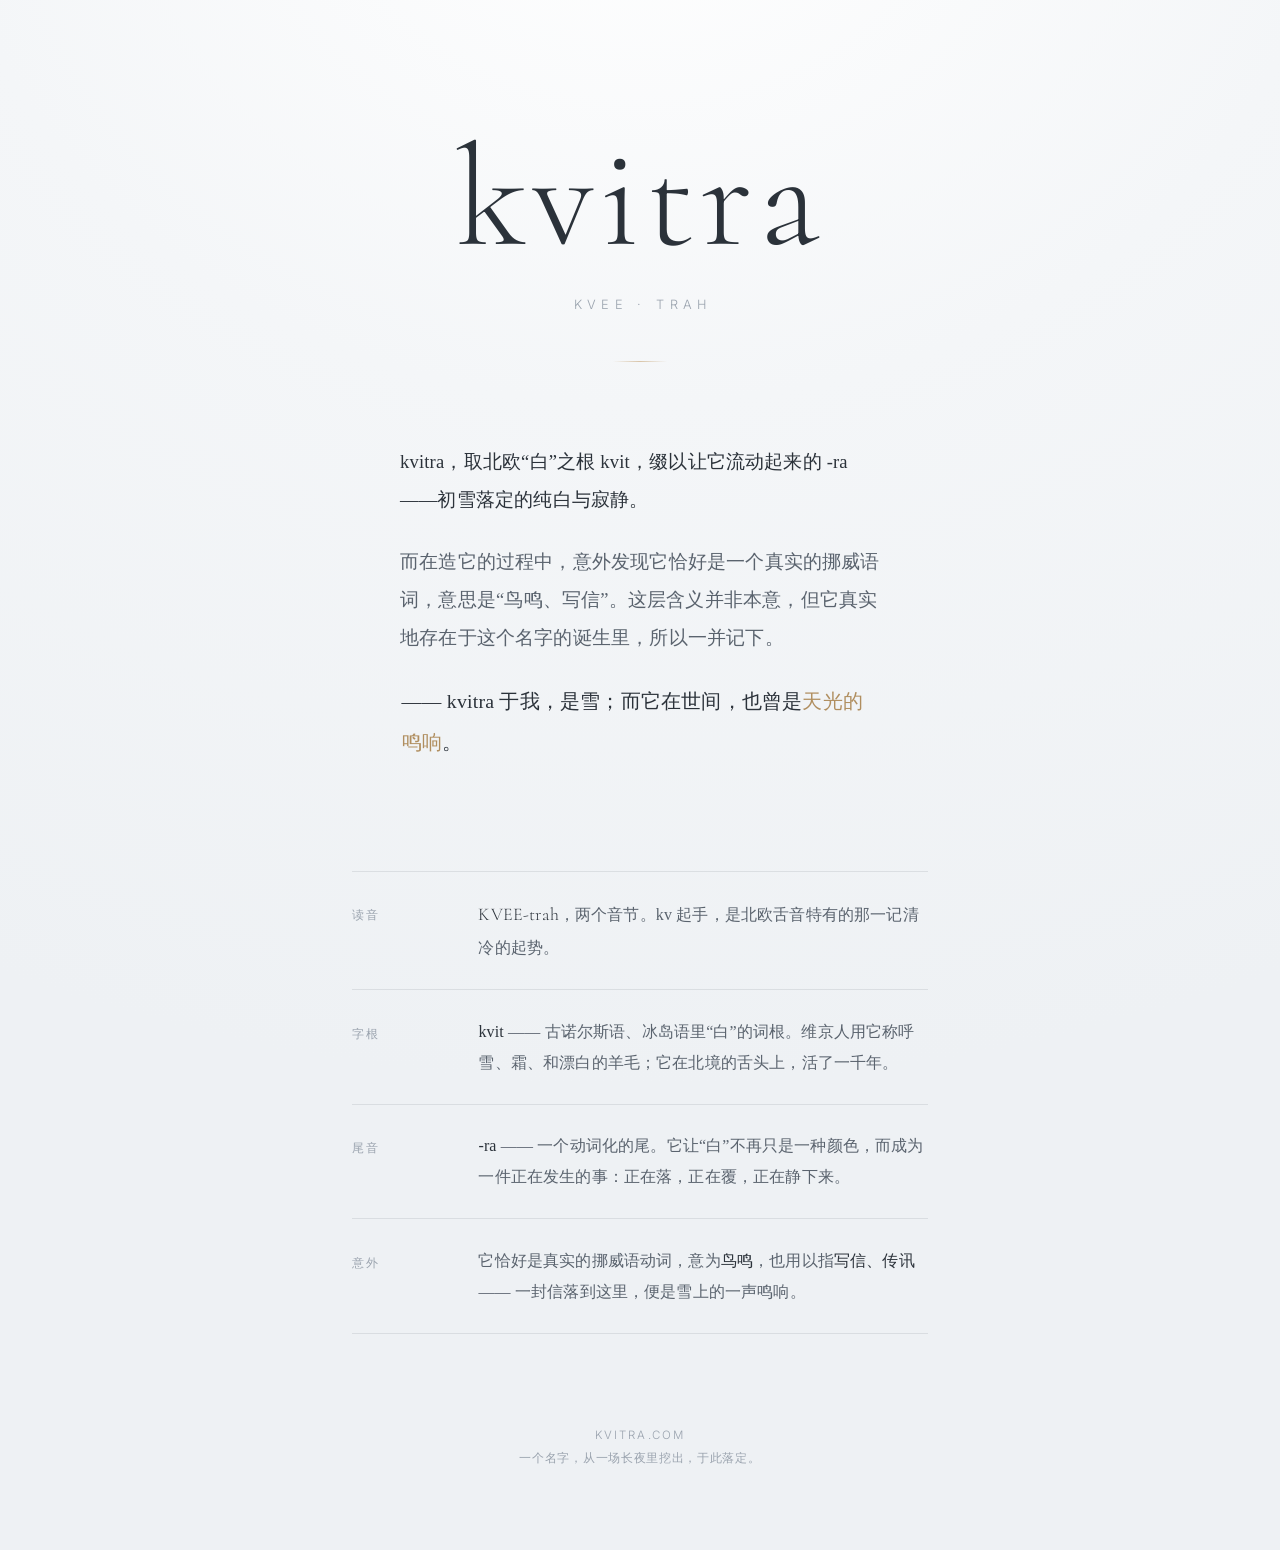
==== index.html @ 87269f30 "Add files via upload" ====
<!DOCTYPE html>
<html lang="zh-CN">
<head>
<meta charset="UTF-8">
<meta name="viewport" content="width=device-width, initial-scale=1.0">
<title>kvitra</title>
<meta name="description" content="kvitra — 初雪落定的纯白与寂静。">

<!-- favicon: k monogram -->
<link rel="icon" href="data:image/svg+xml,%3Csvg xmlns='http://www.w3.org/2000/svg' viewBox='0 0 32 32'%3E%3Crect width='32' height='32' rx='6' fill='%232b323a'/%3E%3Ctext x='16' y='23' font-family='Georgia,serif' font-size='22' fill='%23f4f6f8' text-anchor='middle'%3Ek%3C/text%3E%3C/svg%3E">

<!-- open graph -->
<meta property="og:type" content="website">
<meta property="og:title" content="kvitra">
<meta property="og:description" content="初雪落定的纯白与寂静。">
<meta property="og:url" content="https://kvitra.com">
<meta name="twitter:card" content="summary">

<link rel="preconnect" href="https://fonts.googleapis.com">
<link rel="preconnect" href="https://fonts.gstatic.com" crossorigin>
<link href="https://fonts.googleapis.com/css2?family=Cormorant:wght@300;400&family=Inter:wght@300;400;500&display=swap" rel="stylesheet">

<style>
  /* self-hosted Noto Serif SC subset (CN glyphs only) */
  @font-face{
    font-family:'Noto Serif SC';
    font-style:normal;
    font-weight:300;
    font-display:swap;
    src:url('fonts/NotoSerifSC-Light.subset.woff2') format('woff2');
  }
  @font-face{
    font-family:'Noto Serif SC';
    font-style:normal;
    font-weight:400;
    font-display:swap;
    src:url('fonts/NotoSerifSC-Regular.subset.woff2') format('woff2');
  }
  @font-face{
    font-family:'Noto Serif SC';
    font-style:normal;
    font-weight:500;
    font-display:swap;
    src:url('fonts/NotoSerifSC-Medium.subset.woff2') format('woff2');
  }
</style>
<style>
  :root{
    /* background */
    --snow:        #f4f6f8;
    --snow-deep:   #eef1f4;
    /* text colors */
    --ink:         #2b323a;
    --ink-soft:    #5a636e;
    --ink-faint:   #9aa3ae;
    /* warm accent */
    --dawn:        #d8c4a8;
    --dawn-soft:   #e9ddca;
    --line:        rgba(43,50,58,0.10);
  }

  *{ margin:0; padding:0; box-sizing:border-box; }

  html{ -webkit-text-size-adjust:100%; }

  body{
    background:
      radial-gradient(120% 80% at 50% -10%, #ffffff 0%, var(--snow) 45%, var(--snow-deep) 100%);
    color:var(--ink);
    font-family:'Cormorant', 'Noto Serif SC', Georgia, serif;
    line-height:1.75;
    min-height:100vh;
    overflow-x:hidden;
    -webkit-font-smoothing:antialiased;
    text-rendering:optimizeLegibility;
  }

  /* snowfall */
  .snow{
    position:fixed; inset:0;
    pointer-events:none;
    z-index:1;
  }
  .flake{
    position:absolute;
    top:-5vh;
    border-radius:50%;
    background:#ffffff;
    box-shadow:0 0 3px rgba(120,140,165,0.55), 0 0 1px rgba(90,110,140,0.6);
    opacity:0;
    animation-name:fall;
    animation-timing-function:linear;
    animation-iteration-count:infinite;
  }
  @keyframes fall{
    0%   { transform:translateY(-5vh) translateX(0);     opacity:0; }
    10%  { opacity:.9; }
    90%  { opacity:.9; }
    100% { transform:translateY(105vh) translateX(var(--drift)); opacity:0; }
  }

  /* main container */
  .stage{
    position:relative;
    z-index:2;
    max-width:680px;
    margin:0 auto;
    padding:clamp(4rem,14vh,9rem) clamp(1.6rem,6vw,2rem) 5rem;
    display:flex;
    flex-direction:column;
    align-items:center;
    text-align:center;
  }

  /* wordmark */
  .word{
    font-family:'Cormorant', Georgia, serif;
    font-weight:300;
    font-size:clamp(4.2rem, 17vw, 9rem);
    letter-spacing:.04em;
    line-height:1;
    color:var(--ink);
    position:relative;
  }
  /* per-letter reveal */
  .word span{
    display:inline-block;
    opacity:0;
    transform:translateY(-0.4em);
    filter:blur(6px);
    animation:settle .9s cubic-bezier(.2,.7,.2,1) forwards;
  }
  @keyframes settle{
    to{ opacity:1; transform:translateY(0); filter:blur(0); }
  }

  .phon{
    margin-top:1.5rem;
    font-family:'Inter',sans-serif;
    font-weight:300;
    font-size:.8rem;
    letter-spacing:.42em;
    text-transform:uppercase;
    color:var(--ink-faint);
    padding-left:.42em;
    opacity:0;
    animation:fade 1.2s ease 1.1s forwards;
  }

  /* divider */
  .horizon{
    width:54px; height:1px;
    margin:2.8rem 0 0;
    background:linear-gradient(90deg, transparent, var(--dawn), transparent);
    opacity:0;
    animation:fade 1.4s ease 1.5s forwards;
  }

  /* epigraph */
  .epigraph{
    margin-top:clamp(3.5rem,9vh,5.5rem);
    max-width:30rem;
    text-align:left;
    opacity:0;
    animation:rise 1.6s cubic-bezier(.2,.7,.2,1) 1.7s forwards;
  }
  .epigraph p{
    font-family:'Noto Serif SC', serif;
    font-size:clamp(1.04rem,2.6vw,1.16rem);
    font-weight:300;
    color:var(--ink-soft);
    margin-bottom:1.5rem;
    line-height:2.05;
    letter-spacing:.01em;
  }
  .epigraph .lead{ color:var(--ink); }
  .epigraph .lead b{
    font-weight:500;
    font-style:normal;
    color:var(--ink);
  }
  .epigraph .coda{
    color:var(--ink);
    font-size:clamp(1.1rem,2.8vw,1.24rem);
    font-weight:400;
    margin-top:.2rem;
    margin-bottom:0;
    padding-left:.1rem;
  }
  .epigraph .coda .warm{
    color:#b08e5f;
    font-weight:400;
  }

  /* notes / etymology */
  .notes{
    margin-top:clamp(5rem,12vh,8rem);
    width:100%;
    max-width:36rem;
    opacity:0;
    animation:fade 1.6s ease 2.1s forwards;
  }
  .note{
    display:grid;
    grid-template-columns: 6.5rem 1fr;
    gap:1.4rem;
    padding:1.6rem 0;
    border-top:1px solid var(--line);
    text-align:left;
  }
  .note:last-child{ border-bottom:1px solid var(--line); }
  .note dt{
    font-family:'Inter',sans-serif;
    font-weight:400;
    font-size:.72rem;
    letter-spacing:.2em;
    text-transform:uppercase;
    color:var(--ink-faint);
    padding-top:.5rem;
  }
  .note dd{
    font-family:'Noto Serif SC', serif;
    font-size:1rem;
    font-weight:300;
    color:var(--ink-soft);
    line-height:1.95;
    letter-spacing:.01em;
  }
  .note dd b{
    font-weight:500;
    color:var(--ink);
    font-style:normal;
  }
  .note .glyph{
    font-family:'Cormorant',serif;
    font-size:1.12em;
    color:var(--ink);
  }

  /* footer */
  .colophon{
    margin-top:clamp(4rem,10vh,6rem);
    font-family:'Inter',sans-serif;
    font-size:.72rem;
    font-weight:300;
    letter-spacing:.06em;
    color:var(--ink-faint);
    line-height:2;
    opacity:0;
    animation:fade 1.6s ease 2.4s forwards;
  }
  .colophon .mark{ letter-spacing:.18em; }

  @keyframes fade{ to{ opacity:1; } }
  @keyframes rise{ from{opacity:0; transform:translateY(14px);} to{opacity:1; transform:translateY(0);} }

  @media (max-width:480px){
    .note{ grid-template-columns:1fr; gap:.4rem; }
    .note dt{ padding-top:0; }
  }

  /* reduced motion */
  @media (prefers-reduced-motion:reduce){
    .word span,.phon,.horizon,.epigraph,.notes,.colophon{
      animation:none; opacity:1; transform:none; filter:none;
    }
    .flake{ display:none; }
  }
</style>
</head>
<body>

  <div class="snow" id="snow" aria-hidden="true"></div>

  <main class="stage">
    <h1 class="word" id="word" aria-label="kvitra"></h1>
    <div class="phon">KVEE&nbsp;·&nbsp;trah</div>
    <div class="horizon" aria-hidden="true"></div>

    <section class="epigraph" aria-label="题记">
      <p class="lead">kvitra，取北欧&ldquo;白&rdquo;之根 <b>kvit</b>，缀以让它流动起来的 <b>-ra</b>&mdash;&mdash;初雪落定的纯白与寂静。</p>
      <p>而在造它的过程中，意外发现它恰好是一个真实的挪威语词，意思是&ldquo;鸟鸣、写信&rdquo;。这层含义并非本意，但它真实地存在于这个名字的诞生里，所以一并记下。</p>
      <p class="coda">&mdash;&mdash; kvitra 于我，是雪；而它在世间，也曾是<span class="warm">天光的鸣响</span>。</p>
    </section>

    <dl class="notes" aria-label="来历">
      <div class="note">
        <dt>读音</dt>
        <dd><span class="glyph">KVEE-trah</span>，两个音节。kv 起手，是北欧舌音特有的那一记清冷的起势。</dd>
      </div>
      <div class="note">
        <dt>字根</dt>
        <dd><b>kvit</b> —— 古诺尔斯语、冰岛语里&ldquo;白&rdquo;的词根。维京人用它称呼雪、霜、和漂白的羊毛；它在北境的舌头上，活了一千年。</dd>
      </div>
      <div class="note">
        <dt>尾音</dt>
        <dd><b>-ra</b> —— 一个动词化的尾。它让&ldquo;白&rdquo;不再只是一种颜色，而成为一件正在发生的事：正在落，正在覆，正在静下来。</dd>
      </div>
      <div class="note">
        <dt>意外</dt>
        <dd>它恰好是真实的挪威语动词，意为<b>鸟鸣</b>，也用以指<b>写信、传讯</b> —— 一封信落到这里，便是雪上的一声鸣响。</dd>
      </div>
    </dl>

    <footer class="colophon">
      <div class="mark">KVITRA.COM</div>
      <div>一个名字，从一场长夜里挖出，于此落定。</div>
    </footer>
  </main>

<script>
  // build wordmark, one span per letter for staggered reveal
  (function(){
    var word = document.getElementById('word');
    var letters = 'kvitra'.split('');
    letters.forEach(function(ch, i){
      var s = document.createElement('span');
      s.textContent = ch;
      s.style.animationDelay = (0.15 + i * 0.11) + 's';
      word.appendChild(s);
    });
  })();

  // generate snowflakes with randomized size/speed/drift
  (function(){
    if (window.matchMedia && window.matchMedia('(prefers-reduced-motion:reduce)').matches) return;
    var snow = document.getElementById('snow');
    var N = 26;
    for (var i=0;i<N;i++){
      var f = document.createElement('div');
      f.className = 'flake';
      var size = (Math.random()*2.4 + 1.2).toFixed(1);      // px
      var dur  = (Math.random()*14 + 14).toFixed(1);        // seconds
      var delay= (Math.random()*-28).toFixed(1);            // negative delay to stagger start
      var left = (Math.random()*100).toFixed(2);
      var drift= ((Math.random()*60 - 30)).toFixed(0) + 'px'; // horizontal drift
      f.style.width = size+'px';
      f.style.height = size+'px';
      f.style.left = left+'vw';
      f.style.animationDuration = dur+'s';
      f.style.animationDelay = delay+'s';
      f.style.setProperty('--drift', drift);
      f.style.opacity = '0';
      snow.appendChild(f);
    }
  })();
</script>
</body>
</html>
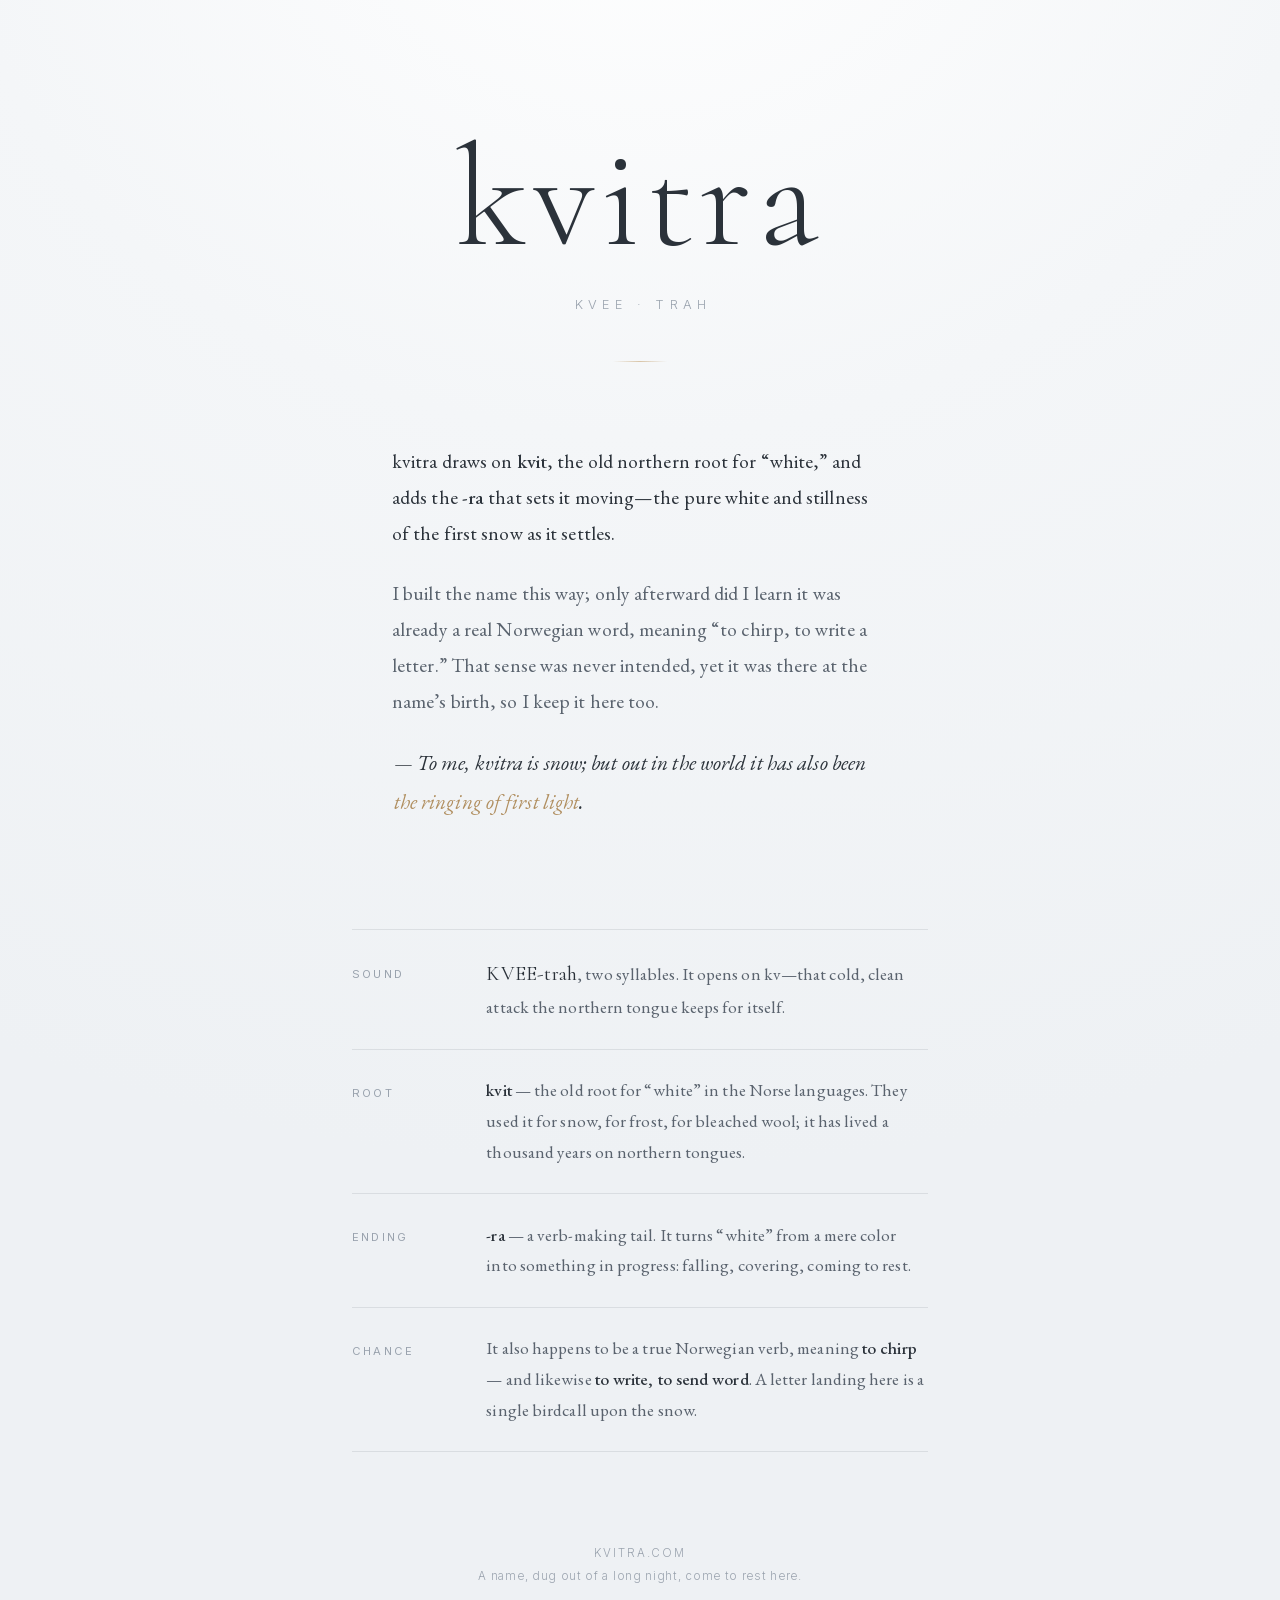
==== commit 3ac72b12: "Add files via upload" ====
--- a/index.html
+++ b/index.html
@@ -1,10 +1,10 @@
 <!DOCTYPE html>
-<html lang="zh-CN">
+<html lang="en">
 <head>
 <meta charset="UTF-8">
 <meta name="viewport" content="width=device-width, initial-scale=1.0">
 <title>kvitra</title>
-<meta name="description" content="kvitra — 初雪落定的纯白与寂静。">
+<meta name="description" content="kvitra — the pure white and stillness of the first snow.">
 
 <!-- favicon: k monogram -->
 <link rel="icon" href="data:image/svg+xml,%3Csvg xmlns='http://www.w3.org/2000/svg' viewBox='0 0 32 32'%3E%3Crect width='32' height='32' rx='6' fill='%232b323a'/%3E%3Ctext x='16' y='23' font-family='Georgia,serif' font-size='22' fill='%23f4f6f8' text-anchor='middle'%3Ek%3C/text%3E%3C/svg%3E">
@@ -12,38 +12,27 @@
 <!-- open graph -->
 <meta property="og:type" content="website">
 <meta property="og:title" content="kvitra">
-<meta property="og:description" content="初雪落定的纯白与寂静。">
+<meta property="og:description" content="The pure white and stillness of the first snow.">
 <meta property="og:url" content="https://kvitra.com">
 <meta name="twitter:card" content="summary">
 
-<link rel="preconnect" href="https://fonts.googleapis.com">
-<link rel="preconnect" href="https://fonts.gstatic.com" crossorigin>
-<link href="https://fonts.googleapis.com/css2?family=Cormorant:wght@300;400&family=Inter:wght@300;400;500&display=swap" rel="stylesheet">
+<!-- preload the above-the-fold faces (same-origin fonts are fetched in CORS mode, hence crossorigin) -->
+<link rel="preload" as="font" type="font/woff2" href="fonts/Cormorant-300.woff2" crossorigin>
+<link rel="preload" as="font" type="font/woff2" href="fonts/EBGaramond-400.woff2" crossorigin>
+<link rel="preload" as="font" type="font/woff2" href="fonts/Inter-400.woff2" crossorigin>
 
 <style>
-  /* self-hosted Noto Serif SC subset (CN glyphs only) */
-  @font-face{
-    font-family:'Noto Serif SC';
-    font-style:normal;
-    font-weight:300;
-    font-display:swap;
-    src:url('fonts/NotoSerifSC-Light.subset.woff2') format('woff2');
-  }
-  @font-face{
-    font-family:'Noto Serif SC';
-    font-style:normal;
-    font-weight:400;
-    font-display:swap;
-    src:url('fonts/NotoSerifSC-Regular.subset.woff2') format('woff2');
-  }
-  @font-face{
-    font-family:'Noto Serif SC';
-    font-style:normal;
-    font-weight:500;
-    font-display:swap;
-    src:url('fonts/NotoSerifSC-Medium.subset.woff2') format('woff2');
-  }
+  /* self-hosted fonts — subset to Latin (Basic Latin + Latin-1 + General Punctuation), no external dependency */
+  @font-face{font-family:'Cormorant';font-style:normal;font-weight:300;font-display:swap;src:url('fonts/Cormorant-300.woff2') format('woff2');}
+  @font-face{font-family:'Cormorant';font-style:normal;font-weight:400;font-display:swap;src:url('fonts/Cormorant-400.woff2') format('woff2');}
+  @font-face{font-family:'EB Garamond';font-style:normal;font-weight:400;font-display:swap;src:url('fonts/EBGaramond-400.woff2') format('woff2');}
+  @font-face{font-family:'EB Garamond';font-style:normal;font-weight:500;font-display:swap;src:url('fonts/EBGaramond-500.woff2') format('woff2');}
+  @font-face{font-family:'EB Garamond';font-style:italic;font-weight:400;font-display:swap;src:url('fonts/EBGaramond-Italic-400.woff2') format('woff2');}
+  @font-face{font-family:'Inter';font-style:normal;font-weight:300;font-display:swap;src:url('fonts/Inter-300.woff2') format('woff2');}
+  @font-face{font-family:'Inter';font-style:normal;font-weight:400;font-display:swap;src:url('fonts/Inter-400.woff2') format('woff2');}
+  @font-face{font-family:'Inter';font-style:normal;font-weight:500;font-display:swap;src:url('fonts/Inter-500.woff2') format('woff2');}
 </style>
+
 <style>
   :root{
     /* background */
@@ -55,8 +44,12 @@
     --ink-faint:   #9aa3ae;
     /* warm accent */
     --dawn:        #d8c4a8;
-    --dawn-soft:   #e9ddca;
+    --warm:        #b08e5f;
     --line:        rgba(43,50,58,0.10);
+    /* snow (cool grey-blue: darker than the snow-white ground) */
+    --flake-rgb:   152,168,194;
+    --flake-glow:  70,92,124;
+    --glow-a:      .40;
   }
 
   *{ margin:0; padding:0; box-sizing:border-box; }
@@ -67,8 +60,8 @@
     background:
       radial-gradient(120% 80% at 50% -10%, #ffffff 0%, var(--snow) 45%, var(--snow-deep) 100%);
     color:var(--ink);
-    font-family:'Cormorant', 'Noto Serif SC', Georgia, serif;
-    line-height:1.75;
+    font-family:'EB Garamond', Georgia, serif;
+    line-height:1.7;
     min-height:100vh;
     overflow-x:hidden;
     -webkit-font-smoothing:antialiased;
@@ -85,8 +78,8 @@
     position:absolute;
     top:-5vh;
     border-radius:50%;
-    background:#ffffff;
-    box-shadow:0 0 3px rgba(120,140,165,0.55), 0 0 1px rgba(90,110,140,0.6);
+    background:rgba(var(--flake-rgb), var(--a, .7));
+    box-shadow:0 0 var(--bl, 4px) rgba(var(--flake-glow), var(--glow-a, .40));
     opacity:0;
     animation-name:fall;
     animation-timing-function:linear;
@@ -159,19 +152,19 @@
   /* epigraph */
   .epigraph{
     margin-top:clamp(3.5rem,9vh,5.5rem);
-    max-width:30rem;
+    max-width:31rem;
     text-align:left;
     opacity:0;
     animation:rise 1.6s cubic-bezier(.2,.7,.2,1) 1.7s forwards;
   }
   .epigraph p{
-    font-family:'Noto Serif SC', serif;
-    font-size:clamp(1.04rem,2.6vw,1.16rem);
-    font-weight:300;
+    font-family:'EB Garamond', serif;
+    font-size:clamp(1.08rem,2.6vw,1.22rem);
+    font-weight:400;
     color:var(--ink-soft);
     margin-bottom:1.5rem;
-    line-height:2.05;
-    letter-spacing:.01em;
+    line-height:1.85;
+    letter-spacing:.005em;
   }
   .epigraph .lead{ color:var(--ink); }
   .epigraph .lead b{
@@ -181,14 +174,15 @@
   }
   .epigraph .coda{
     color:var(--ink);
-    font-size:clamp(1.1rem,2.8vw,1.24rem);
+    font-size:clamp(1.16rem,2.8vw,1.32rem);
+    font-style:italic;
     font-weight:400;
     margin-top:.2rem;
     margin-bottom:0;
     padding-left:.1rem;
   }
   .epigraph .coda .warm{
-    color:#b08e5f;
+    color:var(--warm);
     font-weight:400;
   }
 
@@ -202,7 +196,7 @@
   }
   .note{
     display:grid;
-    grid-template-columns: 6.5rem 1fr;
+    grid-template-columns: 7rem 1fr;
     gap:1.4rem;
     padding:1.6rem 0;
     border-top:1px solid var(--line);
@@ -212,19 +206,19 @@
   .note dt{
     font-family:'Inter',sans-serif;
     font-weight:400;
-    font-size:.72rem;
+    font-size:.7rem;
     letter-spacing:.2em;
     text-transform:uppercase;
     color:var(--ink-faint);
-    padding-top:.5rem;
+    padding-top:.55rem;
   }
   .note dd{
-    font-family:'Noto Serif SC', serif;
-    font-size:1rem;
-    font-weight:300;
+    font-family:'EB Garamond', serif;
+    font-size:1.08rem;
+    font-weight:400;
     color:var(--ink-soft);
-    line-height:1.95;
-    letter-spacing:.01em;
+    line-height:1.78;
+    letter-spacing:.005em;
   }
   .note dd b{
     font-weight:500;
@@ -233,8 +227,9 @@
   }
   .note .glyph{
     font-family:'Cormorant',serif;
-    font-size:1.12em;
-    color:var(--ink);
+    font-size:1.18em;
+    color:var(--ink);
+    letter-spacing:.01em;
   }
 
   /* footer */
@@ -259,6 +254,29 @@
     .note dt{ padding-top:0; }
   }
 
+  /* polar night — a designed dark theme, not an inversion */
+  @media (prefers-color-scheme:dark){
+    :root{
+      --ink:        #dbe2ea;   /* soft cool off-white — never pure white */
+      --ink-soft:   #99a6b6;
+      --ink-faint:  #737f93;   /* lifted for nighttime legibility (~4.7:1) */
+      --dawn:       #c9a87a;   /* the thin promise of dawn at the horizon */
+      --warm:       #d3ad7d;
+      --line:       rgba(214,226,242,0.12);
+      /* snow: luminous cool-white, softened a touch for nighttime calm */
+      --flake-rgb:  200,212,230;
+      --flake-glow: 150,180,220;
+      --glow-a:     .28;
+    }
+    body{
+      background:
+        radial-gradient(120% 80% at 50% -12%, rgba(86,108,140,0.22) 0%, rgba(86,108,140,0) 46%),
+        radial-gradient(150% 62% at 50% 117%, rgba(150,120,78,0.15) 0%, rgba(150,120,78,0) 55%),
+        linear-gradient(180deg, #0f1822 0%, #0a111a 56%, #070b12 100%);
+      color:var(--ink);
+    }
+  }
+
   /* reduced motion */
   @media (prefers-reduced-motion:reduce){
     .word span,.phon,.horizon,.epigraph,.notes,.colophon{
@@ -277,34 +295,34 @@
     <div class="phon">KVEE&nbsp;·&nbsp;trah</div>
     <div class="horizon" aria-hidden="true"></div>
 
-    <section class="epigraph" aria-label="题记">
-      <p class="lead">kvitra，取北欧&ldquo;白&rdquo;之根 <b>kvit</b>，缀以让它流动起来的 <b>-ra</b>&mdash;&mdash;初雪落定的纯白与寂静。</p>
-      <p>而在造它的过程中，意外发现它恰好是一个真实的挪威语词，意思是&ldquo;鸟鸣、写信&rdquo;。这层含义并非本意，但它真实地存在于这个名字的诞生里，所以一并记下。</p>
-      <p class="coda">&mdash;&mdash; kvitra 于我，是雪；而它在世间，也曾是<span class="warm">天光的鸣响</span>。</p>
+    <section class="epigraph" aria-label="inscription">
+      <p class="lead">kvitra draws on <b>kvit</b>, the old northern root for &ldquo;white,&rdquo; and adds the <b>-ra</b> that sets it moving&mdash;the pure white and stillness of the first snow as it settles.</p>
+      <p>I built the name this way; only afterward did I learn it was already a real Norwegian word, meaning &ldquo;to chirp, to write a letter.&rdquo; That sense was never intended, yet it was there at the name&rsquo;s birth, so I keep it here too.</p>
+      <p class="coda">&mdash; To me, kvitra is snow; but out in the world it has also been <span class="warm">the ringing of first light</span>.</p>
     </section>
 
-    <dl class="notes" aria-label="来历">
+    <dl class="notes" aria-label="etymology">
       <div class="note">
-        <dt>读音</dt>
-        <dd><span class="glyph">KVEE-trah</span>，两个音节。kv 起手，是北欧舌音特有的那一记清冷的起势。</dd>
+        <dt>Sound</dt>
+        <dd><span class="glyph">KVEE-trah</span>, two syllables. It opens on kv&mdash;that cold, clean attack the northern tongue keeps for itself.</dd>
       </div>
       <div class="note">
-        <dt>字根</dt>
-        <dd><b>kvit</b> —— 古诺尔斯语、冰岛语里&ldquo;白&rdquo;的词根。维京人用它称呼雪、霜、和漂白的羊毛；它在北境的舌头上，活了一千年。</dd>
+        <dt>Root</dt>
+        <dd><b>kvit</b> &mdash; the old root for &ldquo;white&rdquo; in the Norse languages. They used it for snow, for frost, for bleached wool; it has lived a thousand years on northern tongues.</dd>
       </div>
       <div class="note">
-        <dt>尾音</dt>
-        <dd><b>-ra</b> —— 一个动词化的尾。它让&ldquo;白&rdquo;不再只是一种颜色，而成为一件正在发生的事：正在落，正在覆，正在静下来。</dd>
+        <dt>Ending</dt>
+        <dd><b>-ra</b> &mdash; a verb-making tail. It turns &ldquo;white&rdquo; from a mere color into something in progress: falling, covering, coming to rest.</dd>
       </div>
       <div class="note">
-        <dt>意外</dt>
-        <dd>它恰好是真实的挪威语动词，意为<b>鸟鸣</b>，也用以指<b>写信、传讯</b> —— 一封信落到这里，便是雪上的一声鸣响。</dd>
+        <dt>Chance</dt>
+        <dd>It also happens to be a true Norwegian verb, meaning <b>to chirp</b> &mdash; and likewise <b>to write, to send word</b>. A letter landing here is a single birdcall upon the snow.</dd>
       </div>
     </dl>
 
     <footer class="colophon">
       <div class="mark">KVITRA.COM</div>
-      <div>一个名字，从一场长夜里挖出，于此落定。</div>
+      <div>A name, dug out of a long night, come to rest here.</div>
     </footer>
   </main>
 
@@ -321,22 +339,28 @@
     });
   })();
 
-  // generate snowflakes with randomized size/speed/drift
+  // generate snowflakes with depth layering: size / opacity / blur / speed by depth
   (function(){
     if (window.matchMedia && window.matchMedia('(prefers-reduced-motion:reduce)').matches) return;
     var snow = document.getElementById('snow');
-    var N = 26;
+    var N = 70;
     for (var i=0;i<N;i++){
       var f = document.createElement('div');
       f.className = 'flake';
-      var size = (Math.random()*2.4 + 1.2).toFixed(1);      // px
-      var dur  = (Math.random()*14 + 14).toFixed(1);        // seconds
-      var delay= (Math.random()*-28).toFixed(1);            // negative delay to stagger start
-      var left = (Math.random()*100).toFixed(2);
-      var drift= ((Math.random()*60 - 30)).toFixed(0) + 'px'; // horizontal drift
+      // depth: skew toward 0 (far) so most flakes are small/faint, a few near and prominent
+      var t     = Math.pow(Math.random(), 1.6);             // 0 = far, 1 = near
+      var size  = (1.4 + t*4.8).toFixed(1);                 // 1.4 – 6.2 px
+      var alpha = (0.30 + t*0.55).toFixed(2);               // 0.30 – 0.85 fill opacity
+      var blur  = (2 + t*4).toFixed(1);                     // 2 – 6 px halo
+      var dur   = (26 - t*13 + Math.random()*4).toFixed(1); // near falls faster (~13–28s)
+      var delay = (Math.random()*-30).toFixed(1);           // negative delay to stagger start
+      var left  = (Math.random()*100).toFixed(2);
+      var drift = ((Math.random()*90 - 45)).toFixed(0) + 'px'; // horizontal drift ±45px
       f.style.width = size+'px';
       f.style.height = size+'px';
       f.style.left = left+'vw';
+      f.style.setProperty('--a', alpha);          // fill opacity (depth)
+      f.style.setProperty('--bl', blur+'px');     // halo radius (depth)
       f.style.animationDuration = dur+'s';
       f.style.animationDelay = delay+'s';
       f.style.setProperty('--drift', drift);
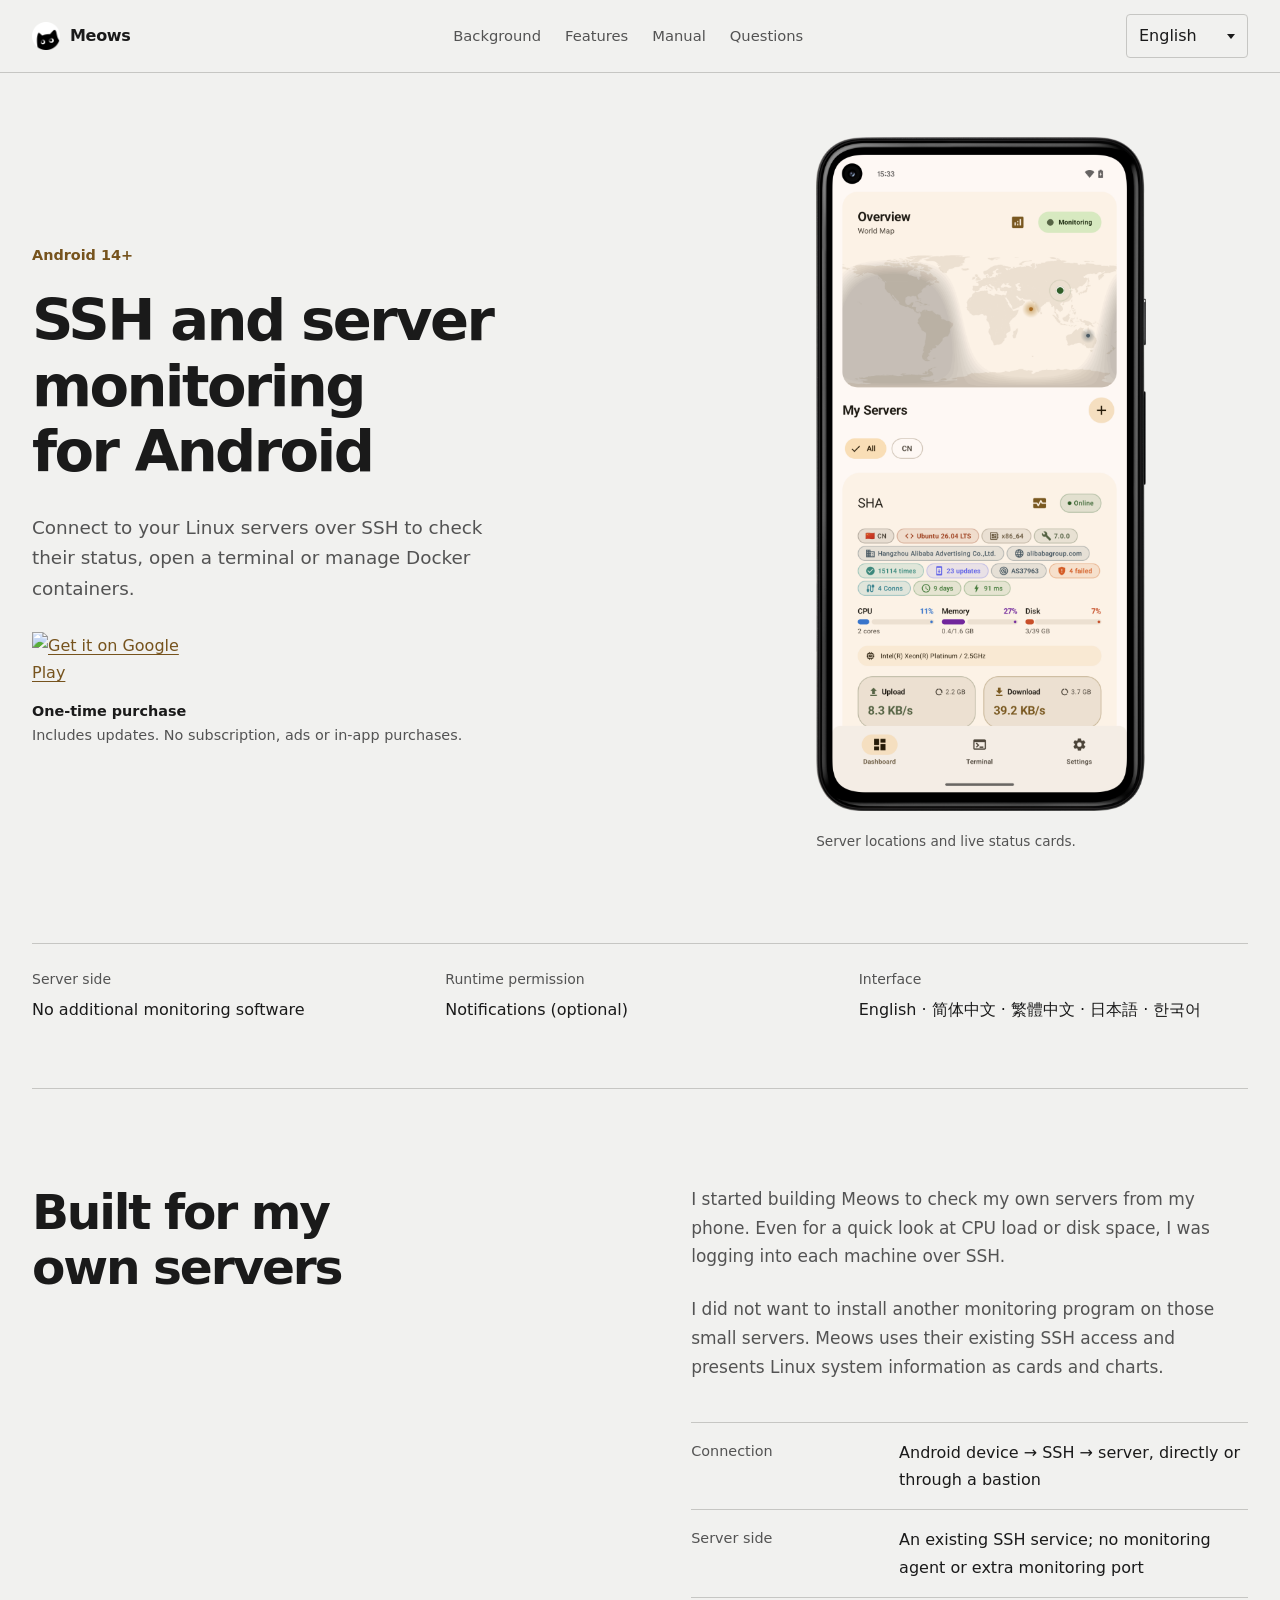
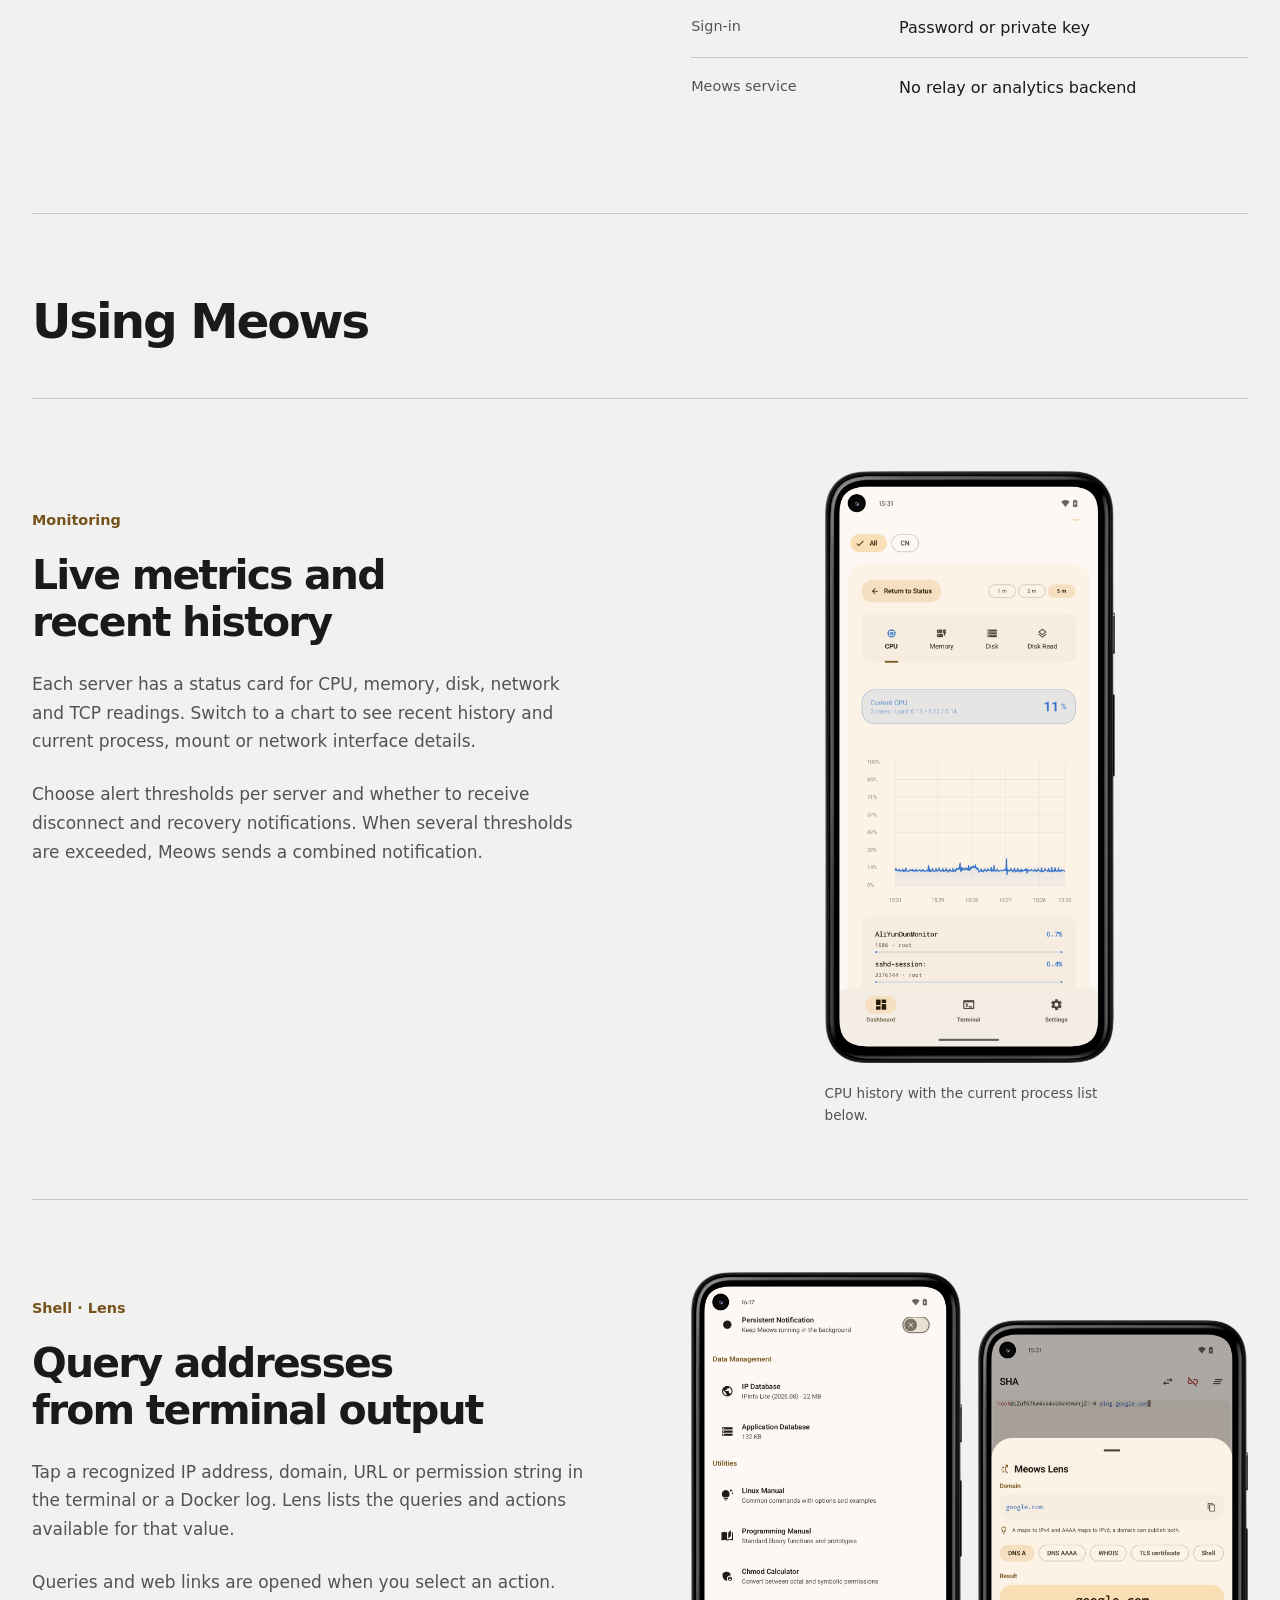
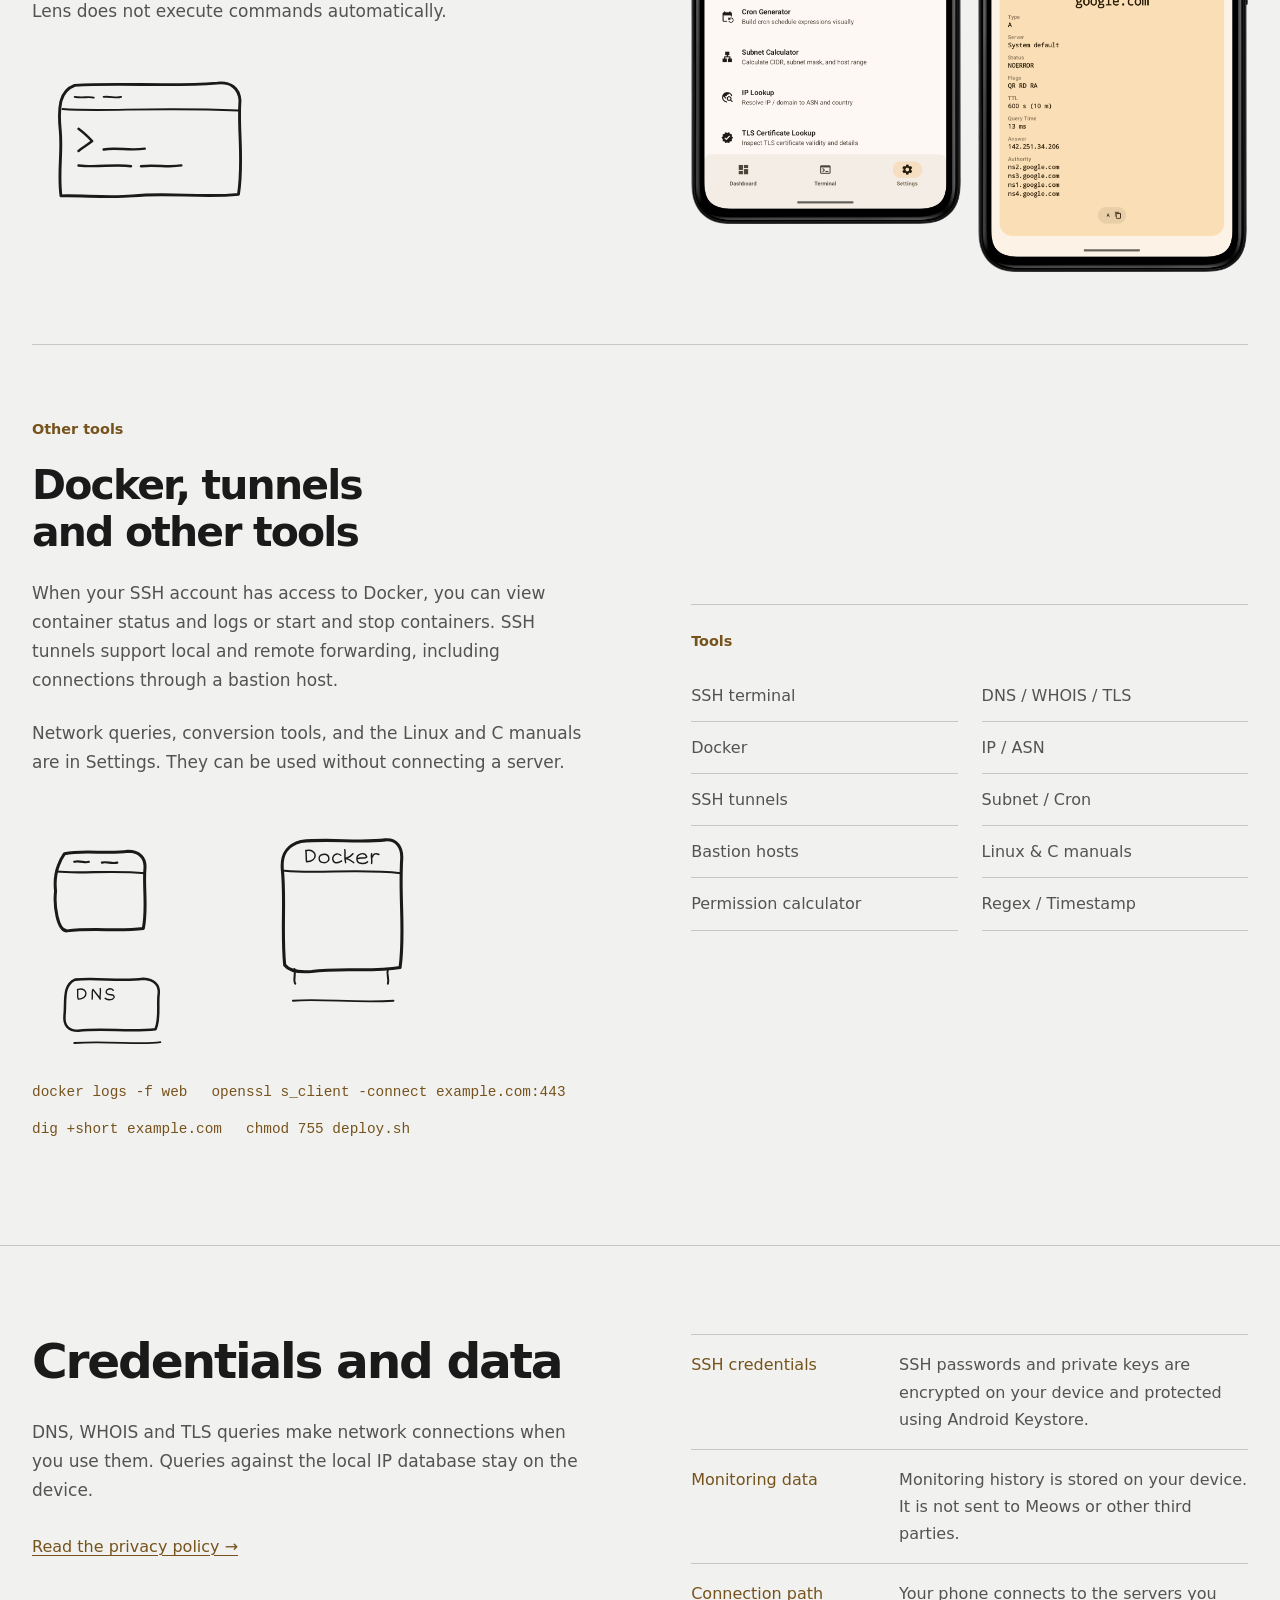
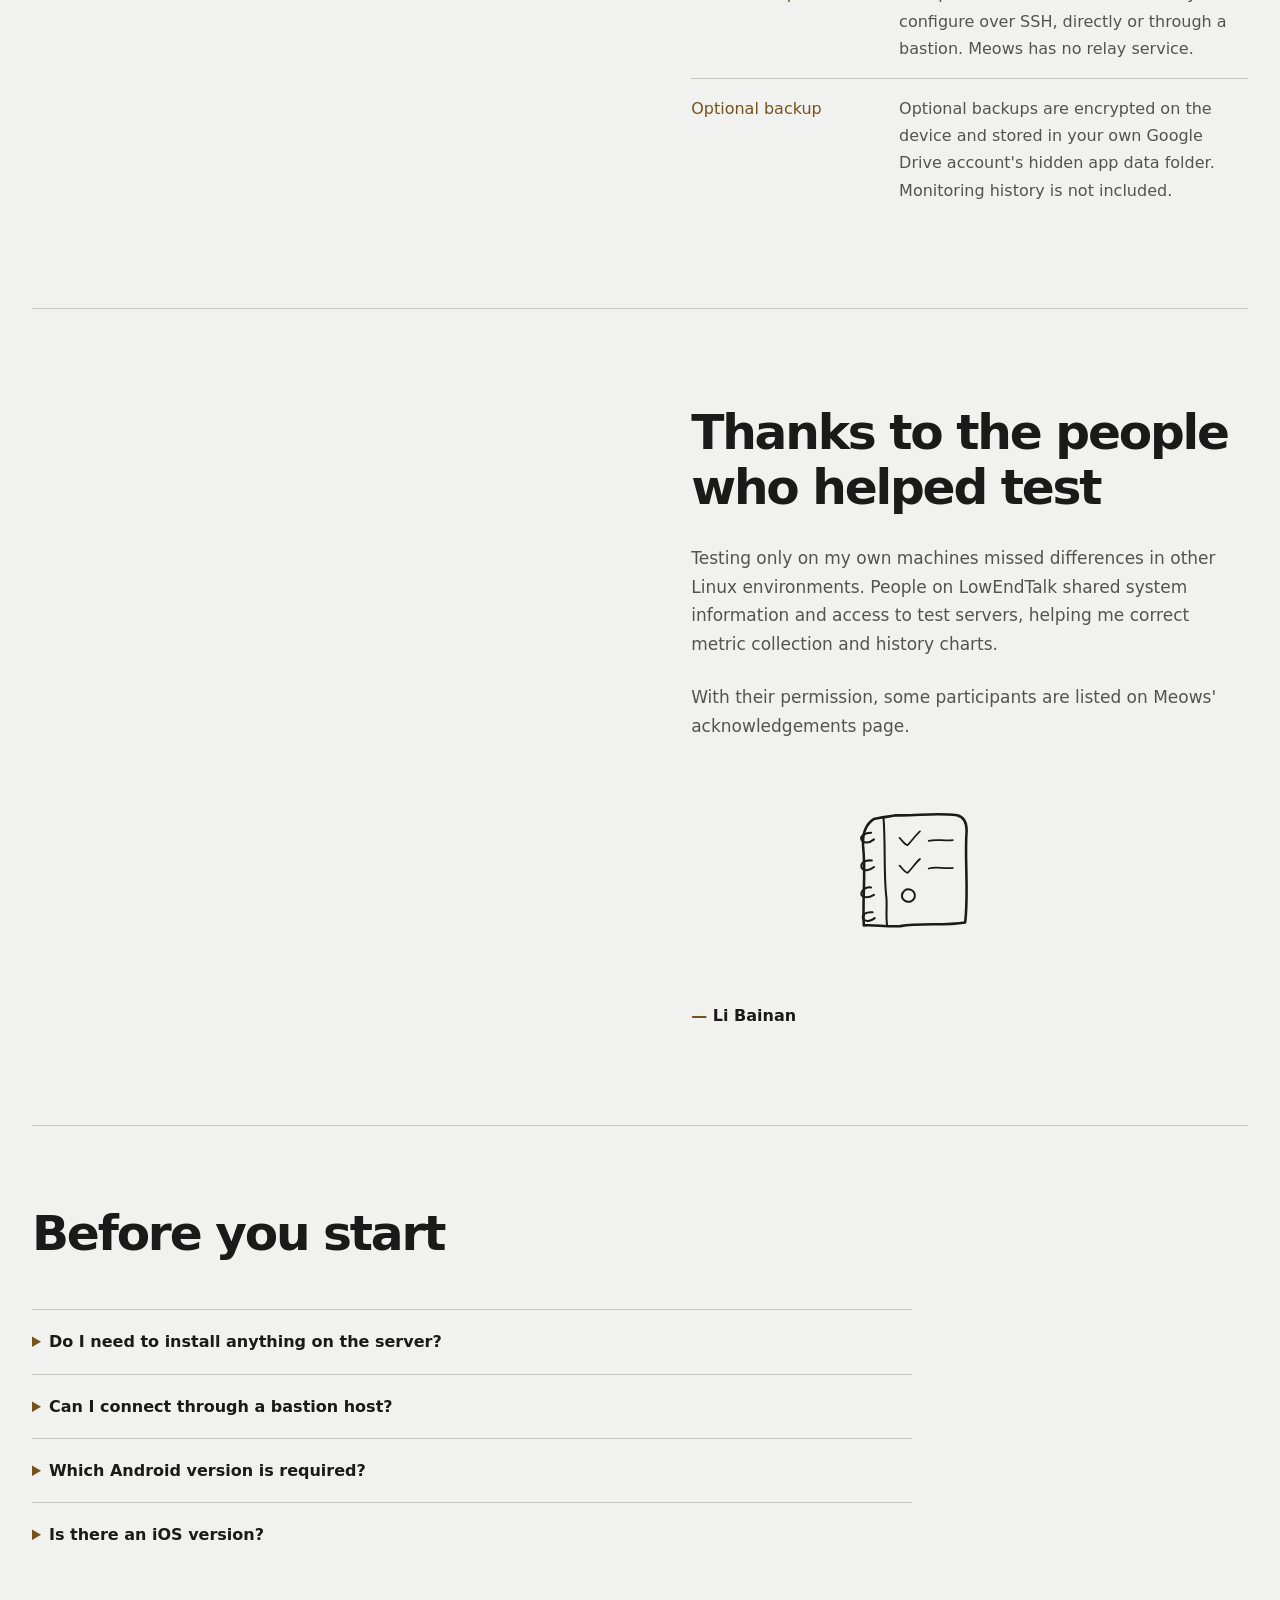
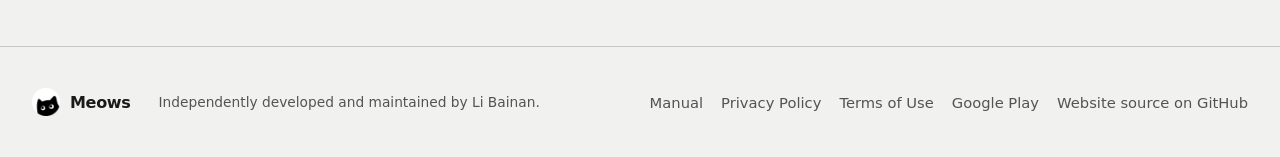
==== commit 708e9622: "Add files via upload" ====
--- a/index.html
+++ b/index.html
@@ -1,373 +1,408 @@
 <!DOCTYPE html>
 <html lang="en">
 <head>
-<meta charset="UTF-8">
-<meta name="viewport" content="width=device-width, initial-scale=1.0">
-<title>kvitra</title>
-<meta name="description" content="kvitra — the pure white and stillness of the first snow.">
-
-<!-- favicon: k monogram -->
-<link rel="icon" href="data:image/svg+xml,%3Csvg xmlns='http://www.w3.org/2000/svg' viewBox='0 0 32 32'%3E%3Crect width='32' height='32' rx='6' fill='%232b323a'/%3E%3Ctext x='16' y='23' font-family='Georgia,serif' font-size='22' fill='%23f4f6f8' text-anchor='middle'%3Ek%3C/text%3E%3C/svg%3E">
-
-<!-- open graph -->
-<meta property="og:type" content="website">
-<meta property="og:title" content="kvitra">
-<meta property="og:description" content="The pure white and stillness of the first snow.">
-<meta property="og:url" content="https://kvitra.com">
-<meta name="twitter:card" content="summary">
-
-<!-- preload the above-the-fold faces (same-origin fonts are fetched in CORS mode, hence crossorigin) -->
-<link rel="preload" as="font" type="font/woff2" href="fonts/Cormorant-300.woff2" crossorigin>
-<link rel="preload" as="font" type="font/woff2" href="fonts/EBGaramond-400.woff2" crossorigin>
-<link rel="preload" as="font" type="font/woff2" href="fonts/Inter-400.woff2" crossorigin>
-
-<style>
-  /* self-hosted fonts — subset to Latin (Basic Latin + Latin-1 + General Punctuation), no external dependency */
-  @font-face{font-family:'Cormorant';font-style:normal;font-weight:300;font-display:swap;src:url('fonts/Cormorant-300.woff2') format('woff2');}
-  @font-face{font-family:'Cormorant';font-style:normal;font-weight:400;font-display:swap;src:url('fonts/Cormorant-400.woff2') format('woff2');}
-  @font-face{font-family:'EB Garamond';font-style:normal;font-weight:400;font-display:swap;src:url('fonts/EBGaramond-400.woff2') format('woff2');}
-  @font-face{font-family:'EB Garamond';font-style:normal;font-weight:500;font-display:swap;src:url('fonts/EBGaramond-500.woff2') format('woff2');}
-  @font-face{font-family:'EB Garamond';font-style:italic;font-weight:400;font-display:swap;src:url('fonts/EBGaramond-Italic-400.woff2') format('woff2');}
-  @font-face{font-family:'Inter';font-style:normal;font-weight:300;font-display:swap;src:url('fonts/Inter-300.woff2') format('woff2');}
-  @font-face{font-family:'Inter';font-style:normal;font-weight:400;font-display:swap;src:url('fonts/Inter-400.woff2') format('woff2');}
-  @font-face{font-family:'Inter';font-style:normal;font-weight:500;font-display:swap;src:url('fonts/Inter-500.woff2') format('woff2');}
-</style>
-
-<style>
-  :root{
-    /* background */
-    --snow:        #f4f6f8;
-    --snow-deep:   #eef1f4;
-    /* text colors */
-    --ink:         #2b323a;
-    --ink-soft:    #5a636e;
-    --ink-faint:   #9aa3ae;
-    /* warm accent */
-    --dawn:        #d8c4a8;
-    --warm:        #b08e5f;
-    --line:        rgba(43,50,58,0.10);
-    /* snow (cool grey-blue: darker than the snow-white ground) */
-    --flake-rgb:   152,168,194;
-    --flake-glow:  70,92,124;
-    --glow-a:      .40;
-  }
-
-  *{ margin:0; padding:0; box-sizing:border-box; }
-
-  html{ -webkit-text-size-adjust:100%; }
-
-  body{
-    background:
-      radial-gradient(120% 80% at 50% -10%, #ffffff 0%, var(--snow) 45%, var(--snow-deep) 100%);
-    color:var(--ink);
-    font-family:'EB Garamond', Georgia, serif;
-    line-height:1.7;
-    min-height:100vh;
-    overflow-x:hidden;
-    -webkit-font-smoothing:antialiased;
-    text-rendering:optimizeLegibility;
-  }
-
-  /* snowfall */
-  .snow{
-    position:fixed; inset:0;
-    pointer-events:none;
-    z-index:1;
-  }
-  .flake{
-    position:absolute;
-    top:-5vh;
-    border-radius:50%;
-    background:rgba(var(--flake-rgb), var(--a, .7));
-    box-shadow:0 0 var(--bl, 4px) rgba(var(--flake-glow), var(--glow-a, .40));
-    opacity:0;
-    animation-name:fall;
-    animation-timing-function:linear;
-    animation-iteration-count:infinite;
-  }
-  @keyframes fall{
-    0%   { transform:translateY(-5vh) translateX(0);     opacity:0; }
-    10%  { opacity:.9; }
-    90%  { opacity:.9; }
-    100% { transform:translateY(105vh) translateX(var(--drift)); opacity:0; }
-  }
-
-  /* main container */
-  .stage{
-    position:relative;
-    z-index:2;
-    max-width:680px;
-    margin:0 auto;
-    padding:clamp(4rem,14vh,9rem) clamp(1.6rem,6vw,2rem) 5rem;
-    display:flex;
-    flex-direction:column;
-    align-items:center;
-    text-align:center;
-  }
-
-  /* wordmark */
-  .word{
-    font-family:'Cormorant', Georgia, serif;
-    font-weight:300;
-    font-size:clamp(4.2rem, 17vw, 9rem);
-    letter-spacing:.04em;
-    line-height:1;
-    color:var(--ink);
-    position:relative;
-  }
-  /* per-letter reveal */
-  .word span{
-    display:inline-block;
-    opacity:0;
-    transform:translateY(-0.4em);
-    filter:blur(6px);
-    animation:settle .9s cubic-bezier(.2,.7,.2,1) forwards;
-  }
-  @keyframes settle{
-    to{ opacity:1; transform:translateY(0); filter:blur(0); }
-  }
-
-  .phon{
-    margin-top:1.5rem;
-    font-family:'Inter',sans-serif;
-    font-weight:300;
-    font-size:.8rem;
-    letter-spacing:.42em;
-    text-transform:uppercase;
-    color:var(--ink-faint);
-    padding-left:.42em;
-    opacity:0;
-    animation:fade 1.2s ease 1.1s forwards;
-  }
-
-  /* divider */
-  .horizon{
-    width:54px; height:1px;
-    margin:2.8rem 0 0;
-    background:linear-gradient(90deg, transparent, var(--dawn), transparent);
-    opacity:0;
-    animation:fade 1.4s ease 1.5s forwards;
-  }
-
-  /* epigraph */
-  .epigraph{
-    margin-top:clamp(3.5rem,9vh,5.5rem);
-    max-width:31rem;
-    text-align:left;
-    opacity:0;
-    animation:rise 1.6s cubic-bezier(.2,.7,.2,1) 1.7s forwards;
-  }
-  .epigraph p{
-    font-family:'EB Garamond', serif;
-    font-size:clamp(1.08rem,2.6vw,1.22rem);
-    font-weight:400;
-    color:var(--ink-soft);
-    margin-bottom:1.5rem;
-    line-height:1.85;
-    letter-spacing:.005em;
-  }
-  .epigraph .lead{ color:var(--ink); }
-  .epigraph .lead b{
-    font-weight:500;
-    font-style:normal;
-    color:var(--ink);
-  }
-  .epigraph .coda{
-    color:var(--ink);
-    font-size:clamp(1.16rem,2.8vw,1.32rem);
-    font-style:italic;
-    font-weight:400;
-    margin-top:.2rem;
-    margin-bottom:0;
-    padding-left:.1rem;
-  }
-  .epigraph .coda .warm{
-    color:var(--warm);
-    font-weight:400;
-  }
-
-  /* notes / etymology */
-  .notes{
-    margin-top:clamp(5rem,12vh,8rem);
-    width:100%;
-    max-width:36rem;
-    opacity:0;
-    animation:fade 1.6s ease 2.1s forwards;
-  }
-  .note{
-    display:grid;
-    grid-template-columns: 7rem 1fr;
-    gap:1.4rem;
-    padding:1.6rem 0;
-    border-top:1px solid var(--line);
-    text-align:left;
-  }
-  .note:last-child{ border-bottom:1px solid var(--line); }
-  .note dt{
-    font-family:'Inter',sans-serif;
-    font-weight:400;
-    font-size:.7rem;
-    letter-spacing:.2em;
-    text-transform:uppercase;
-    color:var(--ink-faint);
-    padding-top:.55rem;
-  }
-  .note dd{
-    font-family:'EB Garamond', serif;
-    font-size:1.08rem;
-    font-weight:400;
-    color:var(--ink-soft);
-    line-height:1.78;
-    letter-spacing:.005em;
-  }
-  .note dd b{
-    font-weight:500;
-    color:var(--ink);
-    font-style:normal;
-  }
-  .note .glyph{
-    font-family:'Cormorant',serif;
-    font-size:1.18em;
-    color:var(--ink);
-    letter-spacing:.01em;
-  }
-
-  /* footer */
-  .colophon{
-    margin-top:clamp(4rem,10vh,6rem);
-    font-family:'Inter',sans-serif;
-    font-size:.72rem;
-    font-weight:300;
-    letter-spacing:.06em;
-    color:var(--ink-faint);
-    line-height:2;
-    opacity:0;
-    animation:fade 1.6s ease 2.4s forwards;
-  }
-  .colophon .mark{ letter-spacing:.18em; }
-
-  @keyframes fade{ to{ opacity:1; } }
-  @keyframes rise{ from{opacity:0; transform:translateY(14px);} to{opacity:1; transform:translateY(0);} }
-
-  @media (max-width:480px){
-    .note{ grid-template-columns:1fr; gap:.4rem; }
-    .note dt{ padding-top:0; }
-  }
-
-  /* polar night — a designed dark theme, not an inversion */
-  @media (prefers-color-scheme:dark){
-    :root{
-      --ink:        #dbe2ea;   /* soft cool off-white — never pure white */
-      --ink-soft:   #99a6b6;
-      --ink-faint:  #737f93;   /* lifted for nighttime legibility (~4.7:1) */
-      --dawn:       #c9a87a;   /* the thin promise of dawn at the horizon */
-      --warm:       #d3ad7d;
-      --line:       rgba(214,226,242,0.12);
-      /* snow: luminous cool-white, softened a touch for nighttime calm */
-      --flake-rgb:  200,212,230;
-      --flake-glow: 150,180,220;
-      --glow-a:     .28;
-    }
-    body{
-      background:
-        radial-gradient(120% 80% at 50% -12%, rgba(86,108,140,0.22) 0%, rgba(86,108,140,0) 46%),
-        radial-gradient(150% 62% at 50% 117%, rgba(150,120,78,0.15) 0%, rgba(150,120,78,0) 55%),
-        linear-gradient(180deg, #0f1822 0%, #0a111a 56%, #070b12 100%);
-      color:var(--ink);
-    }
-  }
-
-  /* reduced motion */
-  @media (prefers-reduced-motion:reduce){
-    .word span,.phon,.horizon,.epigraph,.notes,.colophon{
-      animation:none; opacity:1; transform:none; filter:none;
-    }
-    .flake{ display:none; }
-  }
-</style>
+  <meta charset="UTF-8">
+  <meta name="viewport" content="width=device-width, initial-scale=1.0">
+  <meta name="referrer" content="strict-origin-when-cross-origin">
+  <meta http-equiv="Content-Security-Policy" content="default-src 'self'; img-src 'self' data:; script-src 'self'; style-src 'self'; connect-src 'none'; object-src 'none'; base-uri 'none'; form-action 'none'">
+  <title>Meows</title>
+  <meta name="description" content="Meows is a native Android app for SSH, Linux server monitoring, Docker and SSH tunnels. No monitoring agent is required on the server.">
+  <link rel="icon" href="favicon.png" type="image/png">
+  <link rel="apple-touch-icon" href="favicon.png">
+  <meta name="google-site-verification" content="b_yXVIve3Viz64DMB6fFqK7dbHA58nTjf6VMWfUXWis">
+  <link rel="canonical" href="https://app.kvitra.com/">
+  <meta name="theme-color" media="(prefers-color-scheme: light)" content="#f1f1ef">
+  <meta name="theme-color" media="(prefers-color-scheme: dark)" content="#191919">
+  <meta property="og:type" content="website">
+  <meta property="og:title" content="Meows">
+  <meta property="og:description" content="Meows is a native Android app for SSH, Linux server monitoring, Docker and SSH tunnels. No monitoring agent is required on the server.">
+  <meta property="og:url" content="https://app.kvitra.com/">
+  <meta property="og:image" content="https://app.kvitra.com/assets/screenshots/en/overview.webp">
+  <link rel="stylesheet" href="assets/site.css">
+  <link rel="stylesheet" href="assets/home.css">
+  <script src="assets/language.js" defer></script>
+  <script src="assets/home-i18n.js" defer></script>
+  <script src="assets/sketches.js" defer></script>
 </head>
 <body>
-
-  <div class="snow" id="snow" aria-hidden="true"></div>
-
-  <main class="stage">
-    <h1 class="word" id="word" aria-label="kvitra"></h1>
-    <div class="phon">KVEE&nbsp;·&nbsp;trah</div>
-    <div class="horizon" aria-hidden="true"></div>
-
-    <section class="epigraph" aria-label="inscription">
-      <p class="lead">kvitra draws on <b>kvit</b>, the old northern root for &ldquo;white,&rdquo; and adds the <b>-ra</b> that sets it moving&mdash;the pure white and stillness of the first snow as it settles.</p>
-      <p>I built the name this way; only afterward did I learn it was already a real Norwegian word, meaning &ldquo;to chirp, to write a letter.&rdquo; That sense was never intended, yet it was there at the name&rsquo;s birth, so I keep it here too.</p>
-      <p class="coda">&mdash; To me, kvitra is snow; but out in the world it has also been <span class="warm">the ringing of first light</span>.</p>
-    </section>
-
-    <dl class="notes" aria-label="etymology">
-      <div class="note">
-        <dt>Sound</dt>
-        <dd><span class="glyph">KVEE-trah</span>, two syllables. It opens on kv&mdash;that cold, clean attack the northern tongue keeps for itself.</dd>
-      </div>
-      <div class="note">
-        <dt>Root</dt>
-        <dd><b>kvit</b> &mdash; the old root for &ldquo;white&rdquo; in the Norse languages. They used it for snow, for frost, for bleached wool; it has lived a thousand years on northern tongues.</dd>
-      </div>
-      <div class="note">
-        <dt>Ending</dt>
-        <dd><b>-ra</b> &mdash; a verb-making tail. It turns &ldquo;white&rdquo; from a mere color into something in progress: falling, covering, coming to rest.</dd>
-      </div>
-      <div class="note">
-        <dt>Chance</dt>
-        <dd>It also happens to be a true Norwegian verb, meaning <b>to chirp</b> &mdash; and likewise <b>to write, to send word</b>. A letter landing here is a single birdcall upon the snow.</dd>
-      </div>
-    </dl>
-
-    <footer class="colophon">
-      <div class="mark">KVITRA.COM</div>
-      <div>A name, dug out of a long night, come to rest here.</div>
-    </footer>
+  <a class="skip-link" href="#main" data-i18n="skip">Skip to content</a>
+
+  <header class="site-header">
+    <div class="shell header-inner">
+      <a class="brand" href="#top" aria-label="Meows home" data-i18n-aria-label="brand_home">
+        <img src="favicon.png" width="28" height="28" alt="">
+        <span>Meows</span>
+      </a>
+
+      <nav class="nav" aria-label="Primary navigation" data-i18n-aria-label="nav_label">
+        <a href="#why" data-i18n="nav_why">Background</a>
+        <a href="#inside" data-i18n="nav_inside">Features</a>
+        <a href="docs/" data-i18n="nav_docs">Manual</a>
+        <a href="#questions" data-i18n="nav_questions">Questions</a>
+      </nav>
+
+      <div class="header-tools">
+        <div class="language-switcher" data-language-switcher>
+          <span class="sr-only" id="language-label" data-i18n="language_label">Language</span>
+          <button class="language-trigger" id="language-trigger" type="button" data-language-trigger
+                  aria-haspopup="listbox" aria-expanded="false"
+                  aria-controls="language-menu" aria-label="Language: English">
+            <span class="language-current-label" id="language-current-label" data-language-current-label>English</span>
+            <span class="language-current-code" id="language-current-code" data-language-current-code aria-hidden="true">EN</span>
+            <span class="language-chevron" aria-hidden="true"></span>
+          </button>
+          <div class="language-menu" id="language-menu" role="listbox" data-language-menu
+               aria-labelledby="language-label" hidden>
+            <button class="language-option" type="button" role="option" tabindex="-1"
+                    data-language-choice="auto" aria-selected="true">
+              <span data-i18n="language_auto">Browser language</span>
+            </button>
+            <button class="language-option" type="button" role="option" tabindex="-1"
+                    data-language-choice="en" aria-selected="false">
+              <span class="language-name" lang="en">English</span>
+            </button>
+            <button class="language-option" type="button" role="option" tabindex="-1"
+                    data-language-choice="zhCN" aria-selected="false">
+              <span class="language-name" lang="zh-Hans">简体中文</span>
+            </button>
+            <button class="language-option" type="button" role="option" tabindex="-1"
+                    data-language-choice="zhTW" aria-selected="false">
+              <span class="language-name" lang="zh-Hant">繁體中文</span>
+            </button>
+            <button class="language-option" type="button" role="option" tabindex="-1"
+                    data-language-choice="ja" aria-selected="false">
+              <span class="language-name" lang="ja">日本語</span>
+            </button>
+            <button class="language-option" type="button" role="option" tabindex="-1"
+                    data-language-choice="ko" aria-selected="false">
+              <span class="language-name" lang="ko">한국어</span>
+            </button>
+          </div>
+        </div>
+      </div>
+    </div>
+  </header>
+
+  <main id="main">
+    <section class="hero shell" id="top">
+      <div class="hero-copy">
+        <p class="kicker" data-i18n="hero_kicker">Android 14+</p>
+        <h1 data-i18n="hero_title">SSH and server monitoring for Android</h1>
+        <p class="hero-lead" data-i18n="hero_body">Connect to your Linux servers over SSH to check their status, open a terminal or manage Docker containers.</p>
+
+        <div class="hero-actions">
+          <a class="play-badge" href="https://play.google.com/store/apps/details?id=com.meows.android&amp;referrer=utm_source%3Dofficial_website%26utm_medium%3Dreferral%26utm_campaign%3Dmeows_android_acquisition%26utm_content%3Dhero_cta" target="_blank" rel="noopener">
+            <img data-play-badge src="assets/playbadge/en.svg" width="239" height="71" alt="Get it on Google Play">
+          </a>
+          <p class="purchase-note">
+            <strong data-i18n="hero_price">One-time purchase</strong>
+            <span data-i18n="hero_price_note">Includes updates. No subscription, ads or in-app purchases.</span>
+          </p>
+        </div>
+      </div>
+
+      <div class="hero-visual">
+        <figure class="phone-shot hero-phone">
+          <img data-shot="overview" src="assets/screenshots/en/overview.webp" width="1002" height="2048" alt="Meows overview with a world map and a server card" fetchpriority="high">
+          <figcaption data-i18n="hero_caption">Server locations and live status cards.</figcaption>
+        </figure>
+      </div>
+      <dl class="hero-facts">
+        <div><dt data-i18n="fact_server_label">Server side</dt><dd data-i18n="fact_server_value">No additional monitoring software</dd></div>
+        <div><dt data-i18n="fact_permission_label">Runtime permission</dt><dd data-i18n="fact_permission_value">Notifications (optional)</dd></div>
+        <div><dt data-i18n="fact_languages_label">Interface</dt><dd data-i18n="fact_languages_value">English · 简体中文 · 繁體中文 · 日本語 · 한국어</dd></div>
+      </dl>
+    </section>
+
+    <section class="story shell ruled" id="why">
+      <div class="story-heading">
+        <h2 data-i18n="story_title">Built for my own servers</h2>
+        <svg class="animated-sketch connection-sketch" data-sketch="connection" xmlns="http://www.w3.org/2000/svg" viewBox="0 0 640 380" width="640" height="380" role="img" aria-labelledby="sketch-title" aria-describedby="sketch-desc">
+          <title id="sketch-title" data-i18n="sketch_connection_title">Phone and server connected over SSH</title>
+          <desc id="sketch-desc" data-i18n="sketch_connection_desc">A terminal prompt is connected to a three-bay server by an SSH line.</desc>
+          <g fill="none" stroke="currentColor" stroke-linecap="round" stroke-linejoin="round">
+            <path data-pen="phone" pathLength="1" stroke-width="5.4" d="M80 73C113 68 170 71 209 77C224 80 233 90 232 107C230 142 235 177 232 217C230 246 235 281 229 306C225 321 215 327 197 325C160 323 112 328 78 321C63 317 58 307 60 290C62 249 58 208 62 165C65 140 60 116 66 92C68 81 73 76 80 73Z"/>
+            <g data-part="phone-details">
+              <path stroke-width="3.2" d="M85 105C123 103 170 105 209 109C207 144 213 178 209 213C205 240 212 269 205 291C166 296 125 292 81 291C78 261 84 234 81 207C80 168 83 140 85 105Z"/>
+              <path stroke-width="3.4" d="M124 87C138 85 153 89 166 87"/>
+              <path stroke-width="3.3" d="M119 307C136 309 156 305 172 307"/>
+            </g>
+            <g data-pen="prompt" stroke-width="4">
+              <path pathLength="1" d="M110 140C117 147 124 151 128 157C121 162 118 166 110 170"/>
+              <path pathLength="1" d="M139 173C146 171 154 173 160 172"/>
+            </g>
+            <path data-part="phone-output" stroke-width="3" d="M107 201C123 199 143 203 161 201M108 220C132 223 156 219 182 222M106 241C122 238 135 242 149 240"/>
+            <path data-pen="link" pathLength="1" stroke-width="4.1" d="M232 237C260 238 247 289 273 302C298 315 328 294 321 270C315 250 299 241 310 220C327 190 371 196 405 222"/>
+            <path data-part="link-label" stroke-width="3.2" d="M277 161C270 153 257 156 257 165C258 175 277 172 277 181C276 190 262 192 254 184M304 158C297 151 284 155 285 164C286 174 305 170 305 180C304 189 291 190 283 184M316 155C318 165 316 176 316 187M335 154C333 164 336 176 334 187M317 170C323 168 329 171 334 169"/>
+            <path data-pen="server" pathLength="1" stroke-width="5.1" d="M423 117C462 112 501 118 543 113C559 112 570 118 571 134C574 164 568 190 573 219C575 242 573 269 570 289C540 294 503 288 473 292C449 294 424 290 409 290C406 263 410 238 407 213C404 185 411 160 408 137C407 125 413 118 423 117Z"/>
+            <g data-part="server-details">
+              <path stroke-width="3.6" d="M411 173C433 177 457 170 483 174C510 178 539 172 572 176M408 232C432 230 457 236 483 233C512 230 542 235 573 231"/>
+              <path stroke-width="3.5" d="M435 145C451 142 470 147 487 143M432 203C453 205 472 200 491 202M434 262C450 259 470 264 487 261"/>
+              <path data-part="light" stroke-width="3.4" d="M539 138C547 137 551 143 548 149C545 155 534 153 533 148C532 143 534 140 539 138Z"/>
+              <path stroke-width="3.4" d="M541 195C548 197 551 203 546 209C540 214 532 208 534 202C535 198 537 196 541 195ZM540 254C546 253 552 260 548 266C544 272 535 269 534 264C533 259 536 255 540 254Z"/>
+              <path stroke-width="3.3" d="M423 292C422 299 424 306 423 311C431 313 440 310 448 312C448 305 446 300 447 293M533 292C534 300 532 306 535 310C543 312 551 308 558 310C559 303 557 297 558 292"/>
+            </g>
+          </g>
+        </svg>
+      </div>
+      <div class="story-copy">
+        <p data-i18n="story_p1">I started building Meows to check my own servers from my phone. Even for a quick look at CPU load or disk space, I was logging into each machine over SSH.</p>
+        <p data-i18n="story_p2">I did not want to install another monitoring program on those small servers. Meows uses their existing SSH access and presents Linux system information as cards and charts.</p>
+        <dl class="connection-ledger">
+          <div><dt data-i18n="connection_path_label">Connection</dt><dd data-i18n="connection_path_value">Android device → SSH → server, directly or through a bastion</dd></div>
+          <div><dt data-i18n="connection_server_label">Server side</dt><dd data-i18n="connection_server_value">An existing SSH service; no monitoring agent or extra monitoring port</dd></div>
+          <div><dt data-i18n="connection_auth_label">Sign-in</dt><dd data-i18n="connection_auth_value">Password or private key</dd></div>
+          <div><dt data-i18n="connection_middle_label">Meows service</dt><dd data-i18n="connection_middle_value">No relay or analytics backend</dd></div>
+        </dl>
+      </div>
+    </section>
+
+    <section class="work shell" id="inside">
+      <div class="section-intro">
+        <h2 data-i18n="inside_title">Using Meows</h2>
+      </div>
+
+      <article class="feature-row feature-monitor">
+        <div class="feature-copy">
+          <p class="feature-label" data-i18n="monitor_label">Monitoring</p>
+          <h3 data-i18n="monitor_title">Live metrics and recent history</h3>
+          <p data-i18n="monitor_body">Each server has a status card for CPU, memory, disk, network and TCP readings. Switch to a chart to see recent history and current process, mount or network interface details.</p>
+          <p data-i18n="monitor_alerts">Choose alert thresholds per server and whether to receive disconnect and recovery notifications. When several thresholds are exceeded, Meows sends a combined notification.</p>
+          <svg class="animated-sketch feature-sketch" data-sketch="history" xmlns="http://www.w3.org/2000/svg" viewBox="0 0 420 250" width="420" height="250" role="img" aria-labelledby="monitor-sketch-title">
+            <title id="monitor-sketch-title" data-i18n="sketch_monitor_title">Line drawing of a history chart on a sheet of paper</title>
+            <g fill="none" stroke="currentColor" stroke-linecap="round" stroke-linejoin="round">
+              <path data-pen="paper" pathLength="1" stroke-width="3.8" d="M65 31C133 27 216 33 298 29C321 31 341 51 358 68C354 110 362 163 356 209C295 213 236 207 174 212C137 215 87 208 52 211C48 169 53 134 49 98C46 64 50 40 65 31Z"/>
+              <path data-part="paper-fold" stroke-width="2.8" d="M298 31C300 46 296 58 302 70C318 74 337 67 357 69"/>
+              <path data-pen="axes" pathLength="1" stroke-width="3.2" d="M80 69C77 100 81 141 78 177C132 180 202 175 319 179"/>
+              <path data-part="grid" stroke-width="2.1" d="M91 105C155 103 211 108 303 104M91 141C169 144 233 140 305 143"/>
+              <path data-pen="history" pathLength="1" stroke-width="3.8" d="M94 162C111 148 117 169 134 145C150 125 158 144 175 123C189 105 193 129 211 103C227 80 235 114 253 91C269 74 280 101 296 88C307 82 311 94 321 85"/>
+              <path data-part="point" stroke-width="2.8" d="M320 79C326 78 331 84 328 90C324 96 315 91 315 86C315 83 317 80 320 79Z"/>
+              <path data-part="paper-ground" stroke-width="2.4" d="M82 228C111 231 131 226 150 228M167 228C187 226 205 230 218 228"/>
+            </g>
+          </svg>
+        </div>
+        <figure class="phone-shot">
+          <img data-shot="charts" src="assets/screenshots/en/charts.webp" width="1002" height="2048" loading="lazy" alt="Meows history charts and process details">
+          <figcaption data-i18n="monitor_caption">CPU history with the current process list below.</figcaption>
+        </figure>
+      </article>
+
+      <article class="feature-row feature-lens">
+        <div class="feature-copy">
+          <p class="feature-label" data-i18n="lens_label">Shell · Lens</p>
+          <h3 data-i18n="lens_title">Query addresses from terminal output</h3>
+          <p data-i18n="lens_body">Tap a recognized IP address, domain, URL or permission string in the terminal or a Docker log. Lens lists the queries and actions available for that value.</p>
+          <p data-i18n="lens_note">Queries and web links are opened when you select an action. Lens does not execute commands automatically.</p>
+          <svg class="animated-sketch feature-sketch" data-sketch="lens" xmlns="http://www.w3.org/2000/svg" viewBox="0 0 420 250" width="420" height="250" role="img" aria-labelledby="lens-sketch-title">
+            <title id="lens-sketch-title" data-i18n="sketch_lens_title">Line drawing of a magnifying glass examining a value in terminal output</title>
+            <g fill="none" stroke="currentColor" stroke-linecap="round" stroke-linejoin="round">
+              <path stroke-width="3.8" d="M56 36C116 32 179 38 243 33C260 31 272 39 273 56C270 91 278 135 271 179C221 184 181 176 132 181C100 184 65 180 38 181C34 150 40 123 37 94C34 63 37 43 56 36Z"/>
+              <path stroke-width="2.5" d="M40 67C92 71 161 64 271 69"/>
+              <path stroke-width="2.4" d="M56 51C66 53 75 50 81 52M94 51C103 50 110 53 117 51"/>
+              <path stroke-width="3.2" d="M61 93C68 98 73 103 79 109C73 114 67 117 61 122M94 120C111 117 128 122 148 119M61 141C83 144 110 139 130 142M143 142C164 140 180 144 196 141"/>
+              <path data-pen="value" pathLength="1" stroke-width="3" d="M93 128C115 133 131 126 151 131"/>
+              <g data-part="glass" data-anchor-x="298" data-anchor-y="138">
+                <g data-pen="glass" stroke-width="4">
+                  <path pathLength="1" d="M289 94C316 85 344 106 346 133C349 160 328 184 300 184C270 186 247 164 248 138C247 117 265 99 289 94Z"/>
+                  <path pathLength="1" d="M334 172C349 184 361 197 378 212C384 217 381 225 375 227C362 218 350 203 327 180"/>
+                </g>
+                <g data-part="glass-details">
+                  <path stroke-width="2.6" d="M270 135C282 132 300 138 323 134M273 150C285 153 303 148 315 151"/>
+                  <path stroke-width="2.5" d="M322 132C327 131 330 137 327 141C323 145 316 141 317 137C317 134 319 132 322 132Z"/>
+                </g>
+              </g>
+            </g>
+          </svg>
+        </div>
+        <div class="lens-stack" aria-label="Meows tools and Lens" data-i18n-aria-label="lens_stack_aria">
+          <figure class="phone-shot phone-back">
+            <img data-shot="tools" src="assets/screenshots/en/tools.webp" width="1002" height="2048" loading="lazy" alt="Meows network and Linux tools">
+          </figure>
+          <figure class="phone-shot phone-front">
+            <img data-shot="lens" src="assets/screenshots/en/lens.webp" width="1002" height="2048" loading="lazy" alt="Meows Lens actions for a selected address">
+          </figure>
+        </div>
+      </article>
+
+      <article class="feature-row feature-more">
+        <div class="feature-copy">
+          <p class="feature-label" data-i18n="more_label">Other tools</p>
+          <h3 data-i18n="more_title">Docker, tunnels and other tools</h3>
+          <p data-i18n="more_body">When your SSH account has access to Docker, you can view container status and logs or start and stop containers. SSH tunnels support local and remote forwarding, including connections through a bastion host.</p>
+          <p data-i18n="more_tools">Network queries, conversion tools, and the Linux and C manuals are in Settings. They can be used without connecting a server.</p>
+          <svg class="animated-sketch operations-sketch" data-sketch="operations" xmlns="http://www.w3.org/2000/svg" viewBox="0 0 480 300" width="480" height="300" role="img" aria-labelledby="operations-sketch-title">
+            <title id="operations-sketch-title" data-i18n="sketch_operations_title">Line drawing of SSH container management and separate network tools</title>
+            <g fill="none" stroke="currentColor" stroke-linecap="round" stroke-linejoin="round">
+              <path stroke-width="3.7" d="M40 55C64 50 94 56 118 52C132 52 140 60 139 73C137 96 142 122 137 147C107 151 76 146 43 150C31 150 27 118 29 101C27 83 31 68 40 55Z"/>
+              <path stroke-width="2.6" d="M30 77C60 80 98 75 139 79M52 65C59 63 65 67 70 65M86 66C92 64 98 68 105 66"/>
+              <g data-pen="command" stroke-width="3.1">
+                <path pathLength="1" d="M49 96C55 102 64 106 68 112C61 117 56 121 49 124"/>
+                <path pathLength="1" d="M81 125C92 123 104 127 114 124"/>
+              </g>
+              <path stroke-width="3.8" d="M331 40C366 36 402 42 435 38C448 37 456 46 455 62C452 107 459 153 453 195C418 201 380 195 344 200C330 201 316 199 311 192C307 151 312 111 308 73C307 56 313 45 331 40Z"/>
+              <path stroke-width="2.5" d="M311 76C351 80 403 73 454 79M323 197C325 204 321 211 324 215M438 197C436 204 440 210 438 215"/>
+              <path stroke-width="1.8" d="M337 51C338 56 337 60 338 65M338 51C352 49 352 65 338 65M355 57C367 51 369 67 359 66C353 66 352 60 355 57ZM380 57C373 51 366 62 373 66C376 67 379 65 381 64M385 50C386 55 384 60 386 66M395 55C392 59 389 60 386 61C389 61 393 64 396 66M401 61C405 59 409 62 412 59C410 52 399 55 400 62C400 67 408 69 413 65M418 55C417 59 419 63 418 67M419 59C420 55 423 54 427 56"/>
+              <g data-pen="containers" stroke-width="2.8">
+                <path pathLength="1" d="M330 91C359 88 400 94 433 90C434 100 432 114 434 125C401 128 364 123 332 127C329 116 333 103 330 91Z"/>
+                <path pathLength="1" d="M332 140C367 137 401 143 434 139C436 152 432 165 434 177C400 181 363 175 332 179C330 167 334 153 332 140Z"/>
+              </g>
+              <path data-part="container-details" stroke-width="2.1" d="M347 97C346 104 349 114 347 120M369 97C371 105 367 113 369 121M394 97C392 105 396 114 394 120M416 97C418 106 414 113 416 121M348 146C347 155 350 165 348 172M370 146C372 154 368 164 370 173M394 146C392 155 396 164 394 172M416 146C418 155 414 164 416 173"/>
+              <path data-pen="ssh" pathLength="1" stroke-width="3.3" d="M140 112C163 109 165 151 193 150C220 150 222 95 251 97C274 98 279 117 310 115"/>
+              <path data-part="ssh-tip" stroke-width="2.5" d="M296 107C301 112 306 113 310 115C305 119 302 122 297 125"/>
+              <path data-part="ssh-label" stroke-width="1.8" d="M215 66C209 62 201 67 205 71C208 75 216 72 215 77C214 82 205 82 202 79M231 66C225 62 218 67 221 71C224 75 232 72 231 77C230 82 221 82 218 79M237 65C238 70 236 75 238 81M248 65C247 70 249 76 247 81M237 73C241 72 244 74 248 73"/>
+              <path stroke-width="3.1" d="M53 210C80 207 108 213 137 209C151 210 157 217 156 227C154 241 158 258 152 271C120 275 87 269 57 273C44 273 39 266 40 254C42 238 37 217 53 210Z"/>
+              <path stroke-width="1.7" d="M56 222C57 226 55 230 57 234M57 222C69 219 70 234 57 234M74 234C75 229 73 225 75 222C78 226 81 229 84 234C83 230 85 225 84 221M100 223C96 219 89 223 92 227C95 230 102 227 101 232C99 236 93 235 90 233"/>
+              <path data-pen="query" pathLength="1" stroke-width="2.5" d="M55 251C74 246 104 255 130 250"/>
+              <g data-pen="magnifier" stroke-width="3">
+                <path pathLength="1" d="M182 206C195 202 207 211 208 224C210 238 200 248 187 249C174 251 163 239 165 227C165 217 172 210 182 206Z"/>
+                <path pathLength="1" d="M203 242C213 249 219 257 229 266"/>
+              </g>
+              <path stroke-width="2.2" d="M52 288C96 285 134 291 158 287M321 236C354 233 398 239 445 236"/>
+            </g>
+          </svg>
+          <div class="command-strip" aria-label="Command examples" data-i18n-aria-label="examples_aria">
+            <code>docker logs -f web</code>
+            <code>openssl s_client -connect example.com:443</code>
+            <code>dig +short example.com</code>
+            <code>chmod 755 deploy.sh</code>
+          </div>
+        </div>
+        <aside class="tool-index">
+          <p data-i18n="tool_index_intro">Tools</p>
+          <div class="tool-columns">
+            <ul>
+              <li data-i18n="tool_terminal">SSH terminal</li>
+              <li>Docker</li>
+              <li data-i18n="tool_tunnels">SSH tunnels</li>
+              <li data-i18n="tool_jump">Bastion hosts</li>
+              <li data-i18n="tool_permissions">Permission calculator</li>
+            </ul>
+            <ul>
+              <li>DNS / WHOIS / TLS</li>
+              <li>IP / ASN</li>
+              <li data-i18n="tool_subnet_cron">Subnet / Cron</li>
+              <li data-i18n="tool_manuals">Linux &amp; C manuals</li>
+              <li data-i18n="tool_regex_time">Regex / Timestamp</li>
+            </ul>
+          </div>
+        </aside>
+      </article>
+    </section>
+
+    <section class="privacy-panel" id="privacy">
+      <div class="shell privacy-grid">
+        <div>
+          <h2 data-i18n="privacy_title">Credentials and data</h2>
+          <p class="privacy-lead" data-i18n="privacy_body">DNS, WHOIS and TLS queries make network connections when you use them. Queries against the local IP database stay on the device.</p>
+          <a class="text-link" href="privacy/" data-i18n="privacy_link">Read the privacy policy →</a>
+          <svg class="animated-sketch privacy-sketch" data-sketch="credentials" xmlns="http://www.w3.org/2000/svg" viewBox="0 0 420 250" width="420" height="250" role="img" aria-labelledby="privacy-sketch-title">
+            <title id="privacy-sketch-title" data-i18n="sketch_privacy_title">Line drawing of a file drawer and a key representing credential storage</title>
+            <g fill="none" stroke="currentColor" stroke-linecap="round" stroke-linejoin="round">
+              <path data-pen="drawer" pathLength="1" stroke-width="3.8" d="M67 65C107 61 165 67 205 63C218 61 230 64 241 71C256 81 270 89 279 99C278 133 281 172 277 203C238 209 183 204 136 209C104 210 71 207 45 208C42 175 47 143 43 114C42 104 44 96 49 88C55 80 60 72 67 65Z"/>
+              <g data-part="drawer-details">
+                <path stroke-width="2.7" d="M45 107C94 112 149 105 197 109C219 111 249 106 279 109M205 64C204 78 207 94 204 109M279 110C263 108 252 105 241 97C227 90 219 81 206 72"/>
+                <path stroke-width="2.7" d="M70 86C105 82 138 89 175 85M50 121C88 118 143 125 183 120C212 117 241 122 267 120C266 143 270 169 265 193C229 197 183 191 141 195C108 197 78 193 56 195C54 170 58 143 50 121Z"/>
+              </g>
+              <path data-pen="handle" pathLength="1" stroke-width="3.1" d="M123 147C123 155 121 164 127 167C137 171 155 168 170 168C176 165 175 156 175 149"/>
+              <path data-part="drawer-marks" stroke-width="2.3" d="M100 135C119 132 142 137 160 134M72 220C78 218 87 222 94 220M238 219C247 221 257 217 265 220"/>
+              <g data-part="key">
+                <g data-pen="key" stroke-width="3.6">
+                  <path pathLength="1" d="M309 68C322 52 345 50 357 63C370 77 365 96 354 105C343 115 324 113 313 102C303 92 302 78 309 68Z"/>
+                  <path pathLength="1" d="M322 110C312 127 301 143 289 163C295 168 300 172 306 175C310 169 314 163 318 159C313 155 309 154 305 151C309 146 313 139 317 135C321 136 326 140 330 142C334 136 338 130 341 123C336 120 331 116 326 114"/>
+                </g>
+                <path data-part="key-hole" stroke-width="2.7" d="M334 68C342 65 351 72 349 80C348 89 337 94 331 86C325 79 328 71 334 68Z"/>
+              </g>
+              <path data-part="key-rays" stroke-width="2.3" d="M359 119C366 122 369 126 373 130M371 102C377 104 382 105 387 104"/>
+            </g>
+          </svg>
+        </div>
+        <dl class="privacy-ledger">
+          <div><dt data-i18n="privacy_q1">SSH credentials</dt><dd data-i18n="privacy_a1">SSH passwords and private keys are encrypted on your device and protected using Android Keystore.</dd></div>
+          <div><dt data-i18n="privacy_q2">Monitoring data</dt><dd data-i18n="privacy_a2">Monitoring history is stored on your device. It is not sent to Meows or other third parties.</dd></div>
+          <div><dt data-i18n="privacy_q3">Connection path</dt><dd data-i18n="privacy_a3">Your phone connects to the servers you configure over SSH, directly or through a bastion. Meows has no relay service.</dd></div>
+          <div><dt data-i18n="privacy_q4">Optional backup</dt><dd data-i18n="privacy_a4">Optional backups are encrypted on the device and stored in your own Google Drive account's hidden app data folder. Monitoring history is not included.</dd></div>
+        </dl>
+      </div>
+    </section>
+
+    <section class="maker shell ruled">
+      <div class="maker-copy">
+        <h2 data-i18n="maker_title">Thanks to the people who helped test</h2>
+        <p data-i18n="maker_p1">Testing only on my own machines missed differences in other Linux environments. People on LowEndTalk shared system information and access to test servers, helping me correct metric collection and history charts.</p>
+          <p data-i18n="maker_p2">With their permission, some participants are listed on Meows' acknowledgements page.</p>
+        <svg class="animated-sketch community-sketch" data-sketch="community" xmlns="http://www.w3.org/2000/svg" viewBox="0 0 480 270" width="480" height="270" role="img" aria-labelledby="community-sketch-title">
+          <title id="community-sketch-title" data-i18n="sketch_community_title">Line drawing of system samples becoming handwritten testing notes</title>
+          <g fill="none" stroke="currentColor" stroke-linecap="round" stroke-linejoin="round">
+            <path data-pen="sample" pathLength="1" stroke-width="3.6" d="M40 58C65 49 88 50 117 42C129 40 147 54 161 62C165 96 174 128 178 162C150 169 120 171 88 181C68 186 56 182 53 168C49 133 39 97 40 58Z"/>
+            <path data-part="sample-fold" stroke-width="2.5" d="M118 42C120 54 121 62 126 71C137 73 149 65 161 62M52 76C75 74 94 65 113 65"/>
+            <g data-pen="prompt" stroke-width="3">
+              <path pathLength="1" d="M61 95C68 99 75 103 81 108C75 114 73 120 66 125"/>
+              <path pathLength="1" d="M94 123C102 121 112 119 120 119"/>
+            </g>
+            <path data-part="sample-output" stroke-width="2.4" d="M68 143C91 137 120 135 144 130M73 158C96 156 122 150 148 148"/>
+            <path stroke-width="3.5" d="M281 58C310 59 334 54 365 58C373 60 378 66 378 79C375 118 381 161 376 205C347 210 315 205 287 210C268 211 251 208 237 209C235 171 240 138 236 100C235 83 240 70 251 63C260 61 270 60 281 58Z"/>
+            <path stroke-width="2.8" d="M264 61C267 99 264 138 268 171C269 184 267 197 269 209M247 82C239 82 231 86 234 92C237 97 245 96 251 91M248 120C239 119 232 123 234 130C237 135 245 134 251 129M247 157C240 155 232 162 234 168C239 172 246 170 251 167M249 191C240 190 234 194 236 200C239 205 247 203 252 199"/>
+            <path stroke-width="2.4" d="M286 89C290 93 293 98 297 99C303 93 308 85 314 80M326 93C337 90 348 94 359 92M286 127C290 131 293 136 297 137C303 131 308 123 314 118M326 131C337 128 348 132 359 130"/>
+            <path data-pen="note" pathLength="1" stroke-width="2.4" d="M326 169C337 166 348 170 359 168"/>
+            <g data-pen="transfer" stroke-width="3.3">
+              <path pathLength="1" d="M172 101C193 72 218 83 217 104C216 120 191 118 193 137C196 155 218 156 240 147"/>
+              <path pathLength="1" d="M228 140C233 143 237 144 240 147C236 151 232 154 229 159"/>
+            </g>
+            <path stroke-width="2.7" d="M293 161C298 157 307 161 307 168C307 175 299 179 293 175C288 172 288 165 293 161Z"/>
+            <g data-part="pencil" data-anchor-x="388" data-anchor-y="220">
+              <path stroke-width="3" d="M389 204C395 177 403 155 410 129C414 129 419 132 423 135C417 160 409 186 401 208C397 213 393 217 388 220C387 215 388 209 389 204ZM410 128C412 123 414 117 417 113C422 111 427 114 429 119C428 126 425 131 423 135M389 204C393 204 397 207 401 208"/>
+            </g>
+            <path data-part="paper-ground" stroke-width="2.2" d="M83 219C116 215 149 221 178 218M286 232C318 230 343 234 365 231"/>
+          </g>
+        </svg>
+        <p class="signature" aria-label="Li Bainan"><span>—</span> Li Bainan</p>
+      </div>
+      <div class="maker-image">
+        <figure class="phone-shot">
+          <img data-shot="thanks" src="assets/screenshots/en/thanks.webp" width="1002" height="2048" loading="lazy" alt="Meows acknowledgements page with different paw avatars">
+        </figure>
+      </div>
+    </section>
+
+    <section class="faq shell" id="questions">
+      <div class="section-intro compact">
+        <h2 data-i18n="faq_title">Before you start</h2>
+      </div>
+
+      <div class="faq-list disclosure-list">
+        <details>
+          <summary data-i18n="q1">Do I need to install anything on the server?</summary>
+          <p data-i18n="a1">No additional monitoring software is needed. Use an existing SSH service with an account that can read the required system information.</p>
+        </details>
+        <details>
+          <summary data-i18n="q2">Can I connect through a bastion host?</summary>
+          <p data-i18n="a2">Yes, if the bastion can reach your target server. Monitoring, terminal sessions and tunnels can all use it.</p>
+        </details>
+        <details>
+          <summary data-i18n="q3">Which Android version is required?</summary>
+          <p data-i18n="a3">Android 14 or later.</p>
+        </details>
+        <details>
+          <summary data-i18n="q4">Is there an iOS version?</summary>
+          <p data-i18n="a4">No iOS version is available at the moment.</p>
+        </details>
+      </div>
+    </section>
+
   </main>
 
-<script>
-  // build wordmark, one span per letter for staggered reveal
-  (function(){
-    var word = document.getElementById('word');
-    var letters = 'kvitra'.split('');
-    letters.forEach(function(ch, i){
-      var s = document.createElement('span');
-      s.textContent = ch;
-      s.style.animationDelay = (0.15 + i * 0.11) + 's';
-      word.appendChild(s);
-    });
-  })();
-
-  // generate snowflakes with depth layering: size / opacity / blur / speed by depth
-  (function(){
-    if (window.matchMedia && window.matchMedia('(prefers-reduced-motion:reduce)').matches) return;
-    var snow = document.getElementById('snow');
-    var N = 70;
-    for (var i=0;i<N;i++){
-      var f = document.createElement('div');
-      f.className = 'flake';
-      // depth: skew toward 0 (far) so most flakes are small/faint, a few near and prominent
-      var t     = Math.pow(Math.random(), 1.6);             // 0 = far, 1 = near
-      var size  = (1.4 + t*4.8).toFixed(1);                 // 1.4 – 6.2 px
-      var alpha = (0.30 + t*0.55).toFixed(2);               // 0.30 – 0.85 fill opacity
-      var blur  = (2 + t*4).toFixed(1);                     // 2 – 6 px halo
-      var dur   = (26 - t*13 + Math.random()*4).toFixed(1); // near falls faster (~13–28s)
-      var delay = (Math.random()*-30).toFixed(1);           // negative delay to stagger start
-      var left  = (Math.random()*100).toFixed(2);
-      var drift = ((Math.random()*90 - 45)).toFixed(0) + 'px'; // horizontal drift ±45px
-      f.style.width = size+'px';
-      f.style.height = size+'px';
-      f.style.left = left+'vw';
-      f.style.setProperty('--a', alpha);          // fill opacity (depth)
-      f.style.setProperty('--bl', blur+'px');     // halo radius (depth)
-      f.style.animationDuration = dur+'s';
-      f.style.animationDelay = delay+'s';
-      f.style.setProperty('--drift', drift);
-      f.style.opacity = '0';
-      snow.appendChild(f);
-    }
-  })();
-</script>
+  <footer class="site-footer">
+    <div class="shell footer-inner">
+      <div class="footer-brand"><img src="favicon.png" width="28" height="28" alt=""><span>Meows</span></div>
+      <p data-i18n="footer_note">Independently developed and maintained by Li Bainan.</p>
+      <div class="page-links">
+        <a href="docs/" data-i18n="footer_docs">Manual</a>
+        <a href="privacy/" data-i18n="footer_privacy">Privacy Policy</a>
+        <a href="terms/" data-i18n="footer_terms">Terms of Use</a>
+        <a href="https://play.google.com/store/apps/details?id=com.meows.android&amp;referrer=utm_source%3Dofficial_website%26utm_medium%3Dreferral%26utm_campaign%3Dmeows_android_acquisition%26utm_content%3Dfooter_link" target="_blank" rel="noopener">Google Play</a>
+        <a href="https://github.com/KeSaite/Meows" target="_blank" rel="noopener" data-i18n="footer_source">Website source on GitHub</a>
+      </div>
+    </div>
+  </footer>
 </body>
 </html>
--- a/assets/site.css
+++ b/assets/site.css
@@ -0,0 +1,191 @@
+/* 四页共享主题、导航与语言控件；页面样式只负责各自内容 */
+:root {
+  color-scheme: light dark;
+  --bg: #f1f1ef;
+  --surface: #ffffff;
+  --surface-2: #e8e8e5;
+  --text: #1a1a1a;
+  --muted: #535353;
+  --border: #c6c6c3;
+  --accent: #76531d;
+  --accent-soft: #e6ddc8;
+  --inverse: #1a1a1a;
+  --inverse-text: #f4f3ef;
+  --shadow: 0 14px 32px rgba(0, 0, 0, .12);
+  --shell: 1260px;
+  --font-body: system-ui, -apple-system, BlinkMacSystemFont, "Segoe UI", "Noto Sans", sans-serif;
+  --font-editorial: Georgia, "Times New Roman", serif;
+  --font-code: ui-monospace, SFMono-Regular, Menlo, Consolas, monospace;
+}
+
+/* 页面正文和语言选项按各自语言选字，不让简中字体替代其他地区的字形 */
+:root:lang(zh-Hans), .language-name:lang(zh-Hans) {
+  --font-body: "PingFang SC", "Microsoft YaHei", "Noto Sans CJK SC", "Noto Sans SC", sans-serif;
+  --font-editorial: "Songti SC", SimSun, "Noto Serif CJK SC", "Noto Serif SC", serif;
+}
+:root:lang(zh-Hant), .language-name:lang(zh-Hant) {
+  --font-body: "PingFang TC", "Microsoft JhengHei", "Noto Sans CJK TC", "Noto Sans TC", sans-serif;
+  --font-editorial: "Songti TC", PMingLiU, "Noto Serif CJK TC", "Noto Serif TC", serif;
+}
+:root:lang(ja), .language-name:lang(ja) {
+  --font-body: "Hiragino Kaku Gothic ProN", "Yu Gothic", Meiryo, "Noto Sans CJK JP", "Noto Sans JP", sans-serif;
+  --font-editorial: "Hiragino Mincho ProN", "Yu Mincho", "Noto Serif CJK JP", "Noto Serif JP", serif;
+}
+:root:lang(ko), .language-name:lang(ko) {
+  --font-body: "Apple SD Gothic Neo", "Malgun Gothic", "Noto Sans CJK KR", "Noto Sans KR", sans-serif;
+  --font-editorial: AppleMyungjo, Batang, "Noto Serif CJK KR", "Noto Serif KR", serif;
+}
+.language-name:lang(en) {
+  --font-body: system-ui, -apple-system, BlinkMacSystemFont, "Segoe UI", "Noto Sans", sans-serif;
+}
+.language-name { font-family: var(--font-body); }
+
+@media (prefers-color-scheme: dark) {
+  :root {
+    --bg: #191919;
+    --surface: #222222;
+    --surface-2: #2c2c2c;
+    --text: #f4f3ef;
+    --muted: #c5c5c2;
+    --border: #575757;
+    --accent: #e9c688;
+    --accent-soft: #3d3421;
+    --inverse: #111111;
+    --shadow: 0 14px 32px rgba(0, 0, 0, .3);
+  }
+}
+
+* { box-sizing: border-box; }
+html { scroll-behavior: smooth; scroll-padding-top: 96px; }
+body {
+  margin: 0;
+  background: var(--bg);
+  color: var(--text);
+  font: 1rem/1.7 var(--font-body);
+  -webkit-font-smoothing: antialiased;
+}
+img, svg { display: block; max-width: 100%; height: auto; }
+.animated-sketch { color: var(--text); }
+.animated-sketch path[pathLength] { stroke-dasharray: 1; stroke-dashoffset: 0; }
+.animated-sketch[data-drawing="pending"] path[pathLength] { stroke-dashoffset: 1; }
+.animated-sketch[data-drawing="pending"] [data-part] { opacity: 0; }
+h1, h2, h3 { overflow-wrap: anywhere; hyphens: auto; }
+button, select, a { font: inherit; }
+a { color: var(--accent); text-underline-offset: .2em; }
+:focus-visible { outline: 3px solid var(--accent); outline-offset: 4px; }
+.shell { width: min(calc(100% - 64px), var(--shell)); margin-inline: auto; }
+.sr-only {
+  position: absolute; width: 1px; height: 1px; padding: 0; margin: -1px;
+  overflow: hidden; clip: rect(0, 0, 0, 0); white-space: nowrap; border: 0;
+}
+.skip-link {
+  position: fixed; inset: 10px auto auto 10px; z-index: 100;
+  padding: 8px 12px; color: var(--inverse-text); background: var(--inverse);
+  transform: translateY(-180%);
+}
+.skip-link:focus { transform: translateY(0); }
+
+.site-header {
+  position: sticky; top: 0; z-index: 50;
+  border-bottom: 1px solid var(--border); background: var(--bg);
+}
+.header-inner {
+  position: relative;
+  container: site-header / inline-size;
+  min-height: 72px; display: flex; align-items: center; gap: 28px;
+}
+.brand, .footer-brand {
+  display: inline-flex; align-items: center; gap: 10px;
+  color: var(--text); text-decoration: none; font-weight: 700; letter-spacing: -.02em;
+}
+.brand img, .footer-brand img { width: 28px; height: 28px; }
+.nav { display: flex; gap: 24px; margin-left: auto; }
+.nav a, .page-links a { color: var(--muted); text-decoration: none; font-size: .92rem; }
+.nav a, .page-links a { display: inline-flex; align-items: center; min-height: 44px; }
+.nav a:hover, .nav a:focus-visible,
+.page-links a:hover, .page-links a:focus-visible { color: var(--text); text-decoration: underline; }
+.header-tools { display: flex; align-items: center; gap: 12px; margin-left: auto; }
+.header-cta {
+  min-height: 44px; display: inline-flex; align-items: center;
+  color: var(--text); text-decoration: underline; font-size: .9rem; white-space: nowrap;
+}
+.header-cta:hover { color: var(--accent); }
+
+.language-switcher { line-height: 1.4; }
+html:not([data-language]) .language-switcher { visibility: hidden; }
+.language-trigger {
+  min-width: 122px; min-height: 44px; display: inline-flex; align-items: center;
+  justify-content: space-between; gap: 12px; padding: 8px 12px;
+  border: 1px solid var(--border); border-radius: 4px;
+  color: var(--text); background: transparent; cursor: pointer; font: inherit;
+}
+.language-trigger:hover, .language-trigger[aria-expanded="true"] { border-color: var(--accent); }
+.language-current-code { display: none; min-width: 1.5em; text-align: center; font-weight: 700; }
+.language-chevron {
+  width: 0; height: 0; border-left: 4px solid transparent; border-right: 4px solid transparent;
+  border-top: 5px solid currentColor;
+}
+.language-trigger[aria-expanded="true"] .language-chevron { transform: rotate(180deg); }
+.language-menu {
+  --menu-gap: 8px;
+  position: absolute; top: calc(100% + var(--menu-gap)); right: 0; z-index: 80; width: 218px;
+  max-height: calc(100dvh - 100% - var(--menu-gap) * 2);
+  overflow-y: auto; overscroll-behavior: contain;
+  padding: 6px; border: 1px solid var(--border); border-radius: 4px;
+  background: var(--surface); box-shadow: var(--shadow);
+}
+.language-menu[hidden] { display: none; }
+.language-option {
+  width: 100%; min-height: 44px; display: grid; grid-template-columns: minmax(0, 1fr) 12px;
+  align-items: center; gap: 12px; padding: 8px 10px; border: 0; border-radius: 2px;
+  color: var(--text); background: transparent; text-align: left; cursor: pointer; font: inherit;
+}
+.language-option:hover, .language-option:focus-visible { background: var(--surface-2); }
+.language-option[aria-selected="true"] { color: var(--accent); background: var(--accent-soft); font-weight: 700; }
+.language-option > span { overflow-wrap: anywhere; }
+.language-option::after {
+  content: ""; width: 8px; height: 4px; border-left: 1.7px solid currentColor;
+  border-bottom: 1.7px solid currentColor; opacity: 0; transform: translateY(-1px) rotate(-45deg);
+}
+.language-option[aria-selected="true"]::after { opacity: 1; }
+
+.site-footer { border-top: 1px solid var(--border); }
+.footer-inner {
+  min-height: 110px; display: flex; align-items: center; flex-wrap: wrap;
+  gap: 20px 28px; padding-block: 28px;
+}
+.footer-inner > p { flex: 1 1 24rem; margin: 0; color: var(--muted); font-size: .86rem; }
+.page-links { display: flex; flex-wrap: wrap; gap: 18px; }
+.page-links a { max-width: 100%; overflow-wrap: anywhere; }
+
+/* 问答与排障共用原生展开控件，正文的阅读宽度由页面负责 */
+.disclosure-list { border-top: 1px solid var(--border); }
+.disclosure-list > details + details { border-top: 1px solid var(--border); }
+.disclosure-list > details > summary {
+  min-height: 44px; padding-block: 1.125rem; cursor: pointer; font-weight: 600;
+}
+.disclosure-list > details > summary::marker { color: var(--accent); }
+.disclosure-list > details[open] > summary { color: var(--accent); }
+
+/* 导航收起随真实页头宽度和根字号变化，不压缩语言入口 */
+@container site-header (max-width: 60rem) {
+  .nav { display: none; }
+}
+@media (max-width: 820px) {
+  .shell { width: min(calc(100% - 36px), var(--shell)); }
+  .header-inner { min-height: 64px; }
+  .header-cta { display: none; }
+  .footer-inner { align-items: flex-start; flex-direction: column; gap: 12px; }
+  .footer-inner > p { flex: none; }
+}
+@media (max-width: 560px) {
+  .language-trigger { min-width: 56px; padding-inline: 11px; gap: 9px; }
+  .language-current-label { display: none; }
+  .language-current-code { display: inline; }
+  .language-menu { width: min(218px, calc(100vw - 36px)); }
+}
+@media (prefers-reduced-motion: reduce) {
+  html { scroll-behavior: auto; }
+  .animated-sketch[data-drawing="pending"] path[pathLength] { stroke-dashoffset: 0; }
+  .animated-sketch[data-drawing="pending"] [data-part] { opacity: 1; }
+}
--- a/assets/home.css
+++ b/assets/home.css
@@ -0,0 +1,140 @@
+main { container: home-content / inline-size; }
+.hero {
+  display: grid;
+  grid-template-columns: minmax(0, 1fr) minmax(0, .9fr);
+  align-items: center;
+  gap: clamp(2rem, 7vw, 6rem);
+  padding-block: clamp(2.5rem, 5vw, 4rem) 4rem;
+}
+
+.hero-copy { max-width: 38rem; }
+.kicker, .feature-label {
+  margin: 0 0 1.25rem;
+  color: var(--accent);
+  font-size: .9rem;
+  font-weight: 700;
+}
+.hero h1, .story h2, .section-intro h2, .feature-copy h3,
+.privacy-panel h2, .maker h2 {
+  margin: 0;
+  font-weight: 650;
+  letter-spacing: -.045em;
+  line-height: 1.14;
+  text-wrap: balance;
+}
+.hero h1 { max-width: 15ch; font-size: clamp(2.5rem, 4.5vw, 4.6rem); }
+.hero-lead {
+  max-width: 30rem;
+  margin: 1.75rem 0 0;
+  color: var(--muted);
+  font-size: 1.15rem;
+  line-height: 1.65;
+}
+.hero-actions { display: flex; flex-wrap: wrap; align-items: center; gap: 1rem 1.5rem; margin-top: 1.75rem; }
+.play-badge { display: inline-flex; max-width: 100%; }
+.play-badge img { width: min(100%, 179px); height: auto; }
+.purchase-note { display: grid; gap: .15rem; margin: 0; color: var(--muted); font-size: .9rem; line-height: 1.5; }
+.purchase-note strong { color: var(--text); }
+.hero-visual { display: grid; justify-items: center; }
+.phone-shot { width: min(100%, 290px); margin: 0; justify-self: center; }
+.phone-shot img { width: 100%; height: auto; }
+.phone-shot figcaption { margin-top: 1.25rem; color: var(--muted); font-size: .85rem; line-height: 1.6; }
+.hero-phone { width: min(100%, 330px); }
+.hero-facts {
+  grid-column: 1 / -1;
+  display: grid;
+  grid-template-columns: repeat(3, minmax(0, 1fr));
+  gap: 1.5rem;
+  margin: 0;
+  padding-top: 1.5rem;
+  border-top: 1px solid var(--border);
+}
+.hero-facts dt { color: var(--muted); font-size: .875rem; }
+.hero-facts dd { margin: .3rem 0 0; }
+
+.ruled { border-top: 1px solid var(--border); }
+.story, .privacy-grid, .maker, .feature-row {
+  display: grid;
+  grid-template-columns: minmax(0, 1fr) minmax(0, 1fr);
+  gap: clamp(2rem, 8vw, 7rem);
+}
+.story { align-items: start; padding-block: 6rem; }
+.story h2, .section-intro h2, .privacy-panel h2, .maker h2 { font-size: clamp(2.25rem, 3.8vw, 4rem); }
+.story-copy > p, .maker-copy > p:not(.signature) { margin: 0 0 1.5rem; color: var(--muted); font-size: 1.0625rem; }
+.maker-copy > p:first-of-type { margin-top: 1.75rem; }
+.animated-sketch { width: min(100%, 320px); margin-top: 2rem; }
+.connection-sketch { width: min(100%, 430px); }
+.operations-sketch { width: min(100%, 390px); }
+.privacy-sketch { width: min(100%, 250px); }
+.community-sketch { width: min(100%, 350px); }
+.command-strip code { font-family: var(--font-code); }
+.connection-ledger { margin: 2.5rem 0 0; }
+.connection-ledger div, .privacy-ledger div {
+  display: grid;
+  grid-template-columns: minmax(0, .55fr) minmax(0, 1fr);
+  gap: 1rem;
+  padding-block: 1rem;
+  border-top: 1px solid var(--border);
+}
+.connection-ledger dt { color: var(--muted); font-size: .9rem; }
+.connection-ledger dd, .privacy-ledger dd { margin: 0; }
+
+.work { border-top: 1px solid var(--border); }
+.section-intro { max-width: 48rem; padding-block: 5rem 3rem; }
+.feature-row { align-items: center; padding-block: 4.5rem; border-top: 1px solid var(--border); }
+.feature-copy h3 { font-size: clamp(2rem, 3.2vw, 3.35rem); }
+.feature-copy > p:not(.feature-label) { margin: 1.5rem 0 0; color: var(--muted); font-size: 1.0625rem; }
+.lens-stack { display: grid; grid-template-columns: repeat(2, minmax(0, 1fr)); align-items: start; gap: 1rem; }
+.lens-stack .phone-shot { width: 100%; }
+.phone-front { margin-top: 3rem; }
+.command-strip { display: flex; flex-wrap: wrap; gap: .75rem 1.5rem; margin-top: 1.75rem; color: var(--accent); font-size: .9rem; }
+.tool-index { padding-block: 1.5rem; border-top: 1px solid var(--border); }
+.tool-index > p { margin: 0 0 1rem; color: var(--accent); font-size: .9rem; font-weight: 700; }
+.tool-columns { display: grid; grid-template-columns: repeat(2, minmax(0, 1fr)); gap: 1.5rem; }
+.tool-columns ul { margin: 0; padding: 0; list-style: none; }
+.tool-columns li { padding-block: .75rem; border-bottom: 1px solid var(--border); color: var(--muted); }
+
+.privacy-panel { margin-top: 2rem; border-top: 1px solid var(--border); }
+.privacy-grid { align-items: start; padding-block: 5.5rem; }
+.privacy-lead { margin: 1.75rem 0 0; color: var(--muted); font-size: 1.0625rem; }
+.text-link { display: inline-flex; align-items: center; min-height: 44px; margin-top: 1.25rem; }
+.privacy-ledger { margin: 0; }
+.privacy-ledger dt { color: var(--accent); }
+.privacy-ledger dd { color: var(--muted); }
+
+.maker { align-items: center; padding-block: 6rem; }
+.maker-copy { grid-column: 2; grid-row: 1; }
+.maker-image { display: grid; grid-column: 1; grid-row: 1; }
+.signature { margin: 2rem 0 0; font-weight: 650; }
+.signature span { color: var(--accent); }
+.faq { padding-bottom: 5rem; border-top: 1px solid var(--border); }
+.faq-list { max-width: 55rem; }
+.faq-list details p { max-width: 45rem; margin: 0 0 1.5rem; color: var(--muted); }
+
+.hero, .story, .work, .privacy-panel, .maker, .faq { overflow-wrap: anywhere; }
+@container home-content (max-width: 60rem) {
+  .hero, .story, .privacy-grid, .maker, .feature-row { grid-template-columns: minmax(0, 1fr); }
+  .hero { gap: 2rem; }
+  .hero-copy { max-width: none; }
+  .hero h1 { max-width: 20ch; }
+  .hero-phone { width: min(82%, 330px); }
+  .story, .maker { padding-block: 4.5rem; }
+  .feature-row { gap: 2.5rem; padding-block: 3.5rem; }
+  .lens-stack { width: min(100%, 520px); justify-self: center; }
+  .maker-copy, .maker-image { grid-column: auto; grid-row: auto; }
+  .privacy-grid { padding-block: 4.5rem; }
+}
+@container home-content (max-width: 35rem) {
+  .hero { padding-block: 2.5rem 3rem; }
+  .hero h1 { font-size: 2.5rem; }
+  .hero-lead { font-size: 1.0625rem; }
+  .hero-actions { align-items: flex-start; flex-direction: column; }
+  .hero-facts, .tool-columns { grid-template-columns: minmax(0, 1fr); }
+  .hero-facts { gap: 1rem; }
+  .hero-phone { width: min(82%, 290px); }
+  .connection-ledger div, .privacy-ledger div { grid-template-columns: minmax(0, 1fr); gap: .25rem; }
+  .section-intro { padding-block: 3.5rem 2.5rem; }
+  .phone-shot { width: min(82%, 290px); }
+  .lens-stack { gap: .75rem; }
+  .tool-columns { gap: 0; }
+}
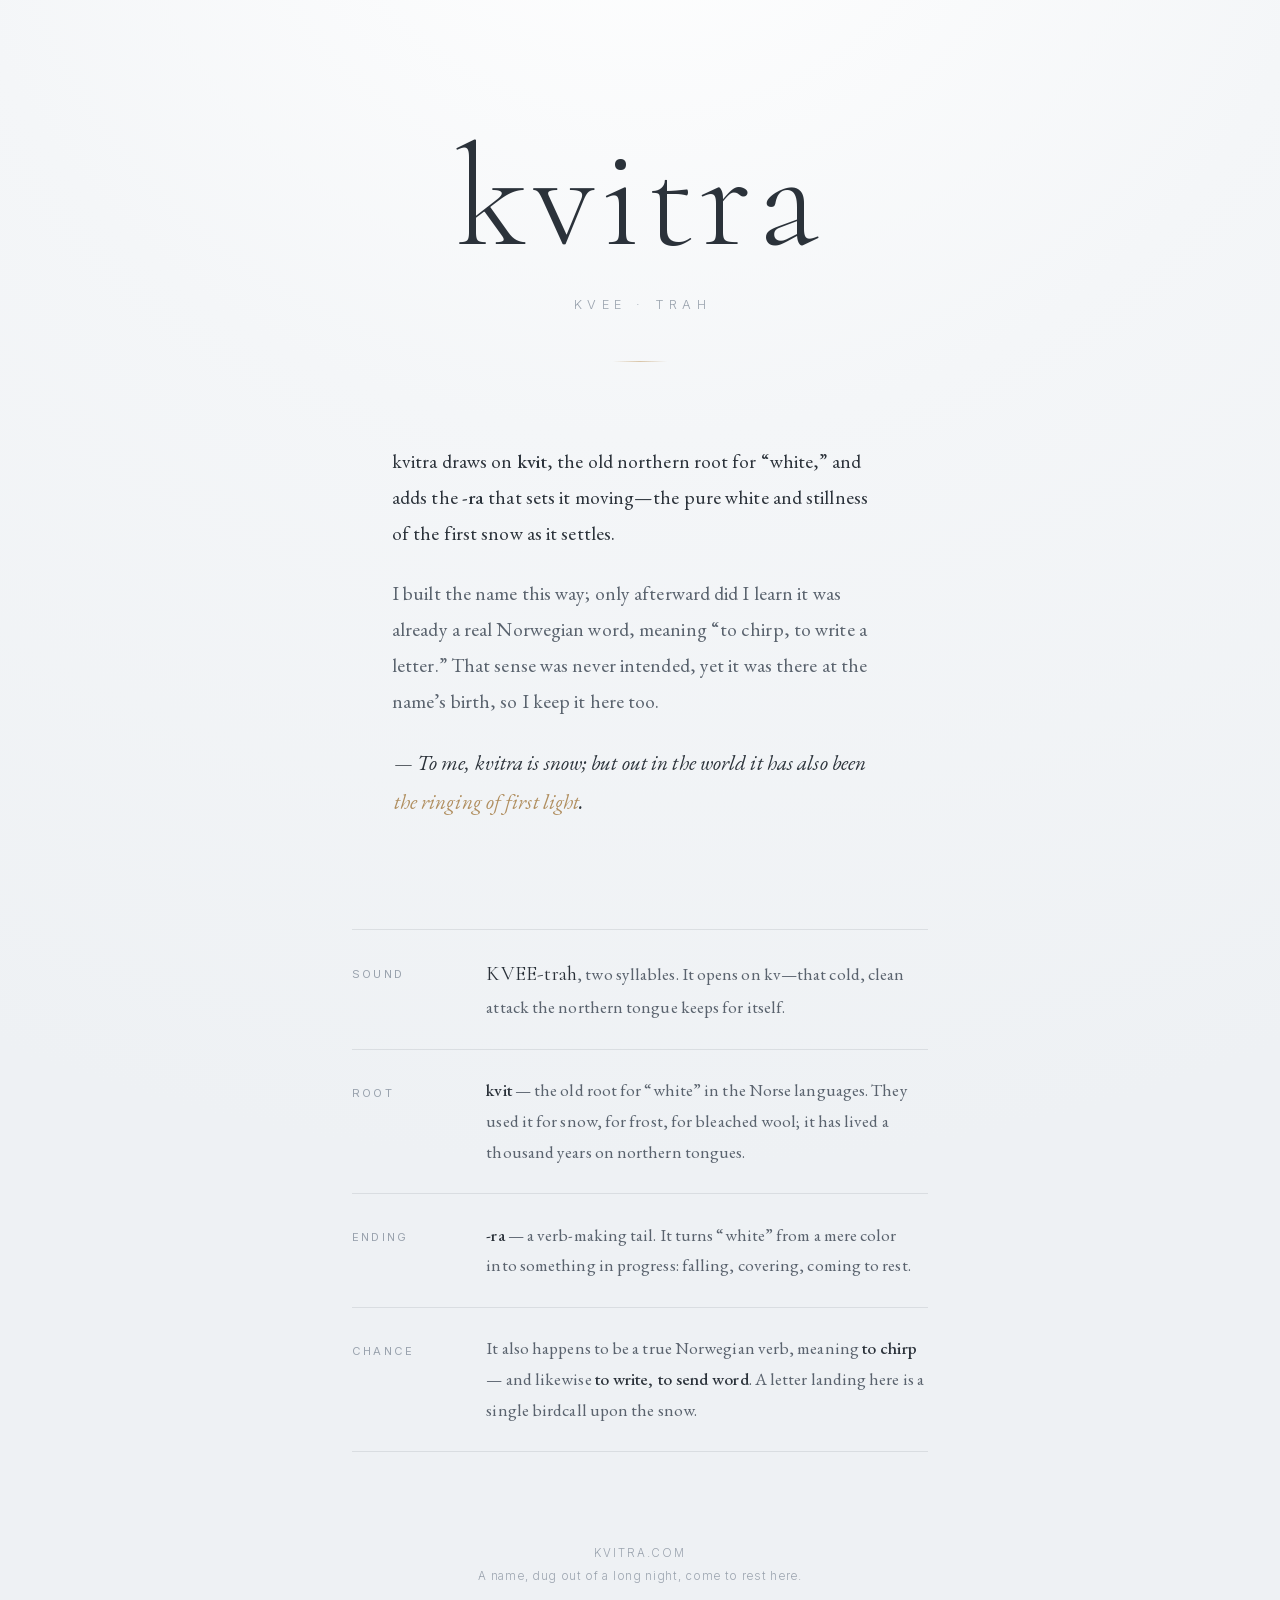
==== commit 74370198: "Revert "Add files via upload" This reverts commit 708e9622f8544bf65edf92f93931f6dddb2126f4." ====
--- a/index.html
+++ b/index.html
@@ -1,408 +1,373 @@
 <!DOCTYPE html>
 <html lang="en">
 <head>
-  <meta charset="UTF-8">
-  <meta name="viewport" content="width=device-width, initial-scale=1.0">
-  <meta name="referrer" content="strict-origin-when-cross-origin">
-  <meta http-equiv="Content-Security-Policy" content="default-src 'self'; img-src 'self' data:; script-src 'self'; style-src 'self'; connect-src 'none'; object-src 'none'; base-uri 'none'; form-action 'none'">
-  <title>Meows</title>
-  <meta name="description" content="Meows is a native Android app for SSH, Linux server monitoring, Docker and SSH tunnels. No monitoring agent is required on the server.">
-  <link rel="icon" href="favicon.png" type="image/png">
-  <link rel="apple-touch-icon" href="favicon.png">
-  <meta name="google-site-verification" content="b_yXVIve3Viz64DMB6fFqK7dbHA58nTjf6VMWfUXWis">
-  <link rel="canonical" href="https://app.kvitra.com/">
-  <meta name="theme-color" media="(prefers-color-scheme: light)" content="#f1f1ef">
-  <meta name="theme-color" media="(prefers-color-scheme: dark)" content="#191919">
-  <meta property="og:type" content="website">
-  <meta property="og:title" content="Meows">
-  <meta property="og:description" content="Meows is a native Android app for SSH, Linux server monitoring, Docker and SSH tunnels. No monitoring agent is required on the server.">
-  <meta property="og:url" content="https://app.kvitra.com/">
-  <meta property="og:image" content="https://app.kvitra.com/assets/screenshots/en/overview.webp">
-  <link rel="stylesheet" href="assets/site.css">
-  <link rel="stylesheet" href="assets/home.css">
-  <script src="assets/language.js" defer></script>
-  <script src="assets/home-i18n.js" defer></script>
-  <script src="assets/sketches.js" defer></script>
+<meta charset="UTF-8">
+<meta name="viewport" content="width=device-width, initial-scale=1.0">
+<title>kvitra</title>
+<meta name="description" content="kvitra — the pure white and stillness of the first snow.">
+
+<!-- favicon: k monogram -->
+<link rel="icon" href="data:image/svg+xml,%3Csvg xmlns='http://www.w3.org/2000/svg' viewBox='0 0 32 32'%3E%3Crect width='32' height='32' rx='6' fill='%232b323a'/%3E%3Ctext x='16' y='23' font-family='Georgia,serif' font-size='22' fill='%23f4f6f8' text-anchor='middle'%3Ek%3C/text%3E%3C/svg%3E">
+
+<!-- open graph -->
+<meta property="og:type" content="website">
+<meta property="og:title" content="kvitra">
+<meta property="og:description" content="The pure white and stillness of the first snow.">
+<meta property="og:url" content="https://kvitra.com">
+<meta name="twitter:card" content="summary">
+
+<!-- preload the above-the-fold faces (same-origin fonts are fetched in CORS mode, hence crossorigin) -->
+<link rel="preload" as="font" type="font/woff2" href="fonts/Cormorant-300.woff2" crossorigin>
+<link rel="preload" as="font" type="font/woff2" href="fonts/EBGaramond-400.woff2" crossorigin>
+<link rel="preload" as="font" type="font/woff2" href="fonts/Inter-400.woff2" crossorigin>
+
+<style>
+  /* self-hosted fonts — subset to Latin (Basic Latin + Latin-1 + General Punctuation), no external dependency */
+  @font-face{font-family:'Cormorant';font-style:normal;font-weight:300;font-display:swap;src:url('fonts/Cormorant-300.woff2') format('woff2');}
+  @font-face{font-family:'Cormorant';font-style:normal;font-weight:400;font-display:swap;src:url('fonts/Cormorant-400.woff2') format('woff2');}
+  @font-face{font-family:'EB Garamond';font-style:normal;font-weight:400;font-display:swap;src:url('fonts/EBGaramond-400.woff2') format('woff2');}
+  @font-face{font-family:'EB Garamond';font-style:normal;font-weight:500;font-display:swap;src:url('fonts/EBGaramond-500.woff2') format('woff2');}
+  @font-face{font-family:'EB Garamond';font-style:italic;font-weight:400;font-display:swap;src:url('fonts/EBGaramond-Italic-400.woff2') format('woff2');}
+  @font-face{font-family:'Inter';font-style:normal;font-weight:300;font-display:swap;src:url('fonts/Inter-300.woff2') format('woff2');}
+  @font-face{font-family:'Inter';font-style:normal;font-weight:400;font-display:swap;src:url('fonts/Inter-400.woff2') format('woff2');}
+  @font-face{font-family:'Inter';font-style:normal;font-weight:500;font-display:swap;src:url('fonts/Inter-500.woff2') format('woff2');}
+</style>
+
+<style>
+  :root{
+    /* background */
+    --snow:        #f4f6f8;
+    --snow-deep:   #eef1f4;
+    /* text colors */
+    --ink:         #2b323a;
+    --ink-soft:    #5a636e;
+    --ink-faint:   #9aa3ae;
+    /* warm accent */
+    --dawn:        #d8c4a8;
+    --warm:        #b08e5f;
+    --line:        rgba(43,50,58,0.10);
+    /* snow (cool grey-blue: darker than the snow-white ground) */
+    --flake-rgb:   152,168,194;
+    --flake-glow:  70,92,124;
+    --glow-a:      .40;
+  }
+
+  *{ margin:0; padding:0; box-sizing:border-box; }
+
+  html{ -webkit-text-size-adjust:100%; }
+
+  body{
+    background:
+      radial-gradient(120% 80% at 50% -10%, #ffffff 0%, var(--snow) 45%, var(--snow-deep) 100%);
+    color:var(--ink);
+    font-family:'EB Garamond', Georgia, serif;
+    line-height:1.7;
+    min-height:100vh;
+    overflow-x:hidden;
+    -webkit-font-smoothing:antialiased;
+    text-rendering:optimizeLegibility;
+  }
+
+  /* snowfall */
+  .snow{
+    position:fixed; inset:0;
+    pointer-events:none;
+    z-index:1;
+  }
+  .flake{
+    position:absolute;
+    top:-5vh;
+    border-radius:50%;
+    background:rgba(var(--flake-rgb), var(--a, .7));
+    box-shadow:0 0 var(--bl, 4px) rgba(var(--flake-glow), var(--glow-a, .40));
+    opacity:0;
+    animation-name:fall;
+    animation-timing-function:linear;
+    animation-iteration-count:infinite;
+  }
+  @keyframes fall{
+    0%   { transform:translateY(-5vh) translateX(0);     opacity:0; }
+    10%  { opacity:.9; }
+    90%  { opacity:.9; }
+    100% { transform:translateY(105vh) translateX(var(--drift)); opacity:0; }
+  }
+
+  /* main container */
+  .stage{
+    position:relative;
+    z-index:2;
+    max-width:680px;
+    margin:0 auto;
+    padding:clamp(4rem,14vh,9rem) clamp(1.6rem,6vw,2rem) 5rem;
+    display:flex;
+    flex-direction:column;
+    align-items:center;
+    text-align:center;
+  }
+
+  /* wordmark */
+  .word{
+    font-family:'Cormorant', Georgia, serif;
+    font-weight:300;
+    font-size:clamp(4.2rem, 17vw, 9rem);
+    letter-spacing:.04em;
+    line-height:1;
+    color:var(--ink);
+    position:relative;
+  }
+  /* per-letter reveal */
+  .word span{
+    display:inline-block;
+    opacity:0;
+    transform:translateY(-0.4em);
+    filter:blur(6px);
+    animation:settle .9s cubic-bezier(.2,.7,.2,1) forwards;
+  }
+  @keyframes settle{
+    to{ opacity:1; transform:translateY(0); filter:blur(0); }
+  }
+
+  .phon{
+    margin-top:1.5rem;
+    font-family:'Inter',sans-serif;
+    font-weight:300;
+    font-size:.8rem;
+    letter-spacing:.42em;
+    text-transform:uppercase;
+    color:var(--ink-faint);
+    padding-left:.42em;
+    opacity:0;
+    animation:fade 1.2s ease 1.1s forwards;
+  }
+
+  /* divider */
+  .horizon{
+    width:54px; height:1px;
+    margin:2.8rem 0 0;
+    background:linear-gradient(90deg, transparent, var(--dawn), transparent);
+    opacity:0;
+    animation:fade 1.4s ease 1.5s forwards;
+  }
+
+  /* epigraph */
+  .epigraph{
+    margin-top:clamp(3.5rem,9vh,5.5rem);
+    max-width:31rem;
+    text-align:left;
+    opacity:0;
+    animation:rise 1.6s cubic-bezier(.2,.7,.2,1) 1.7s forwards;
+  }
+  .epigraph p{
+    font-family:'EB Garamond', serif;
+    font-size:clamp(1.08rem,2.6vw,1.22rem);
+    font-weight:400;
+    color:var(--ink-soft);
+    margin-bottom:1.5rem;
+    line-height:1.85;
+    letter-spacing:.005em;
+  }
+  .epigraph .lead{ color:var(--ink); }
+  .epigraph .lead b{
+    font-weight:500;
+    font-style:normal;
+    color:var(--ink);
+  }
+  .epigraph .coda{
+    color:var(--ink);
+    font-size:clamp(1.16rem,2.8vw,1.32rem);
+    font-style:italic;
+    font-weight:400;
+    margin-top:.2rem;
+    margin-bottom:0;
+    padding-left:.1rem;
+  }
+  .epigraph .coda .warm{
+    color:var(--warm);
+    font-weight:400;
+  }
+
+  /* notes / etymology */
+  .notes{
+    margin-top:clamp(5rem,12vh,8rem);
+    width:100%;
+    max-width:36rem;
+    opacity:0;
+    animation:fade 1.6s ease 2.1s forwards;
+  }
+  .note{
+    display:grid;
+    grid-template-columns: 7rem 1fr;
+    gap:1.4rem;
+    padding:1.6rem 0;
+    border-top:1px solid var(--line);
+    text-align:left;
+  }
+  .note:last-child{ border-bottom:1px solid var(--line); }
+  .note dt{
+    font-family:'Inter',sans-serif;
+    font-weight:400;
+    font-size:.7rem;
+    letter-spacing:.2em;
+    text-transform:uppercase;
+    color:var(--ink-faint);
+    padding-top:.55rem;
+  }
+  .note dd{
+    font-family:'EB Garamond', serif;
+    font-size:1.08rem;
+    font-weight:400;
+    color:var(--ink-soft);
+    line-height:1.78;
+    letter-spacing:.005em;
+  }
+  .note dd b{
+    font-weight:500;
+    color:var(--ink);
+    font-style:normal;
+  }
+  .note .glyph{
+    font-family:'Cormorant',serif;
+    font-size:1.18em;
+    color:var(--ink);
+    letter-spacing:.01em;
+  }
+
+  /* footer */
+  .colophon{
+    margin-top:clamp(4rem,10vh,6rem);
+    font-family:'Inter',sans-serif;
+    font-size:.72rem;
+    font-weight:300;
+    letter-spacing:.06em;
+    color:var(--ink-faint);
+    line-height:2;
+    opacity:0;
+    animation:fade 1.6s ease 2.4s forwards;
+  }
+  .colophon .mark{ letter-spacing:.18em; }
+
+  @keyframes fade{ to{ opacity:1; } }
+  @keyframes rise{ from{opacity:0; transform:translateY(14px);} to{opacity:1; transform:translateY(0);} }
+
+  @media (max-width:480px){
+    .note{ grid-template-columns:1fr; gap:.4rem; }
+    .note dt{ padding-top:0; }
+  }
+
+  /* polar night — a designed dark theme, not an inversion */
+  @media (prefers-color-scheme:dark){
+    :root{
+      --ink:        #dbe2ea;   /* soft cool off-white — never pure white */
+      --ink-soft:   #99a6b6;
+      --ink-faint:  #737f93;   /* lifted for nighttime legibility (~4.7:1) */
+      --dawn:       #c9a87a;   /* the thin promise of dawn at the horizon */
+      --warm:       #d3ad7d;
+      --line:       rgba(214,226,242,0.12);
+      /* snow: luminous cool-white, softened a touch for nighttime calm */
+      --flake-rgb:  200,212,230;
+      --flake-glow: 150,180,220;
+      --glow-a:     .28;
+    }
+    body{
+      background:
+        radial-gradient(120% 80% at 50% -12%, rgba(86,108,140,0.22) 0%, rgba(86,108,140,0) 46%),
+        radial-gradient(150% 62% at 50% 117%, rgba(150,120,78,0.15) 0%, rgba(150,120,78,0) 55%),
+        linear-gradient(180deg, #0f1822 0%, #0a111a 56%, #070b12 100%);
+      color:var(--ink);
+    }
+  }
+
+  /* reduced motion */
+  @media (prefers-reduced-motion:reduce){
+    .word span,.phon,.horizon,.epigraph,.notes,.colophon{
+      animation:none; opacity:1; transform:none; filter:none;
+    }
+    .flake{ display:none; }
+  }
+</style>
 </head>
 <body>
-  <a class="skip-link" href="#main" data-i18n="skip">Skip to content</a>
-
-  <header class="site-header">
-    <div class="shell header-inner">
-      <a class="brand" href="#top" aria-label="Meows home" data-i18n-aria-label="brand_home">
-        <img src="favicon.png" width="28" height="28" alt="">
-        <span>Meows</span>
-      </a>
-
-      <nav class="nav" aria-label="Primary navigation" data-i18n-aria-label="nav_label">
-        <a href="#why" data-i18n="nav_why">Background</a>
-        <a href="#inside" data-i18n="nav_inside">Features</a>
-        <a href="docs/" data-i18n="nav_docs">Manual</a>
-        <a href="#questions" data-i18n="nav_questions">Questions</a>
-      </nav>
-
-      <div class="header-tools">
-        <div class="language-switcher" data-language-switcher>
-          <span class="sr-only" id="language-label" data-i18n="language_label">Language</span>
-          <button class="language-trigger" id="language-trigger" type="button" data-language-trigger
-                  aria-haspopup="listbox" aria-expanded="false"
-                  aria-controls="language-menu" aria-label="Language: English">
-            <span class="language-current-label" id="language-current-label" data-language-current-label>English</span>
-            <span class="language-current-code" id="language-current-code" data-language-current-code aria-hidden="true">EN</span>
-            <span class="language-chevron" aria-hidden="true"></span>
-          </button>
-          <div class="language-menu" id="language-menu" role="listbox" data-language-menu
-               aria-labelledby="language-label" hidden>
-            <button class="language-option" type="button" role="option" tabindex="-1"
-                    data-language-choice="auto" aria-selected="true">
-              <span data-i18n="language_auto">Browser language</span>
-            </button>
-            <button class="language-option" type="button" role="option" tabindex="-1"
-                    data-language-choice="en" aria-selected="false">
-              <span class="language-name" lang="en">English</span>
-            </button>
-            <button class="language-option" type="button" role="option" tabindex="-1"
-                    data-language-choice="zhCN" aria-selected="false">
-              <span class="language-name" lang="zh-Hans">简体中文</span>
-            </button>
-            <button class="language-option" type="button" role="option" tabindex="-1"
-                    data-language-choice="zhTW" aria-selected="false">
-              <span class="language-name" lang="zh-Hant">繁體中文</span>
-            </button>
-            <button class="language-option" type="button" role="option" tabindex="-1"
-                    data-language-choice="ja" aria-selected="false">
-              <span class="language-name" lang="ja">日本語</span>
-            </button>
-            <button class="language-option" type="button" role="option" tabindex="-1"
-                    data-language-choice="ko" aria-selected="false">
-              <span class="language-name" lang="ko">한국어</span>
-            </button>
-          </div>
-        </div>
+
+  <div class="snow" id="snow" aria-hidden="true"></div>
+
+  <main class="stage">
+    <h1 class="word" id="word" aria-label="kvitra"></h1>
+    <div class="phon">KVEE&nbsp;·&nbsp;trah</div>
+    <div class="horizon" aria-hidden="true"></div>
+
+    <section class="epigraph" aria-label="inscription">
+      <p class="lead">kvitra draws on <b>kvit</b>, the old northern root for &ldquo;white,&rdquo; and adds the <b>-ra</b> that sets it moving&mdash;the pure white and stillness of the first snow as it settles.</p>
+      <p>I built the name this way; only afterward did I learn it was already a real Norwegian word, meaning &ldquo;to chirp, to write a letter.&rdquo; That sense was never intended, yet it was there at the name&rsquo;s birth, so I keep it here too.</p>
+      <p class="coda">&mdash; To me, kvitra is snow; but out in the world it has also been <span class="warm">the ringing of first light</span>.</p>
+    </section>
+
+    <dl class="notes" aria-label="etymology">
+      <div class="note">
+        <dt>Sound</dt>
+        <dd><span class="glyph">KVEE-trah</span>, two syllables. It opens on kv&mdash;that cold, clean attack the northern tongue keeps for itself.</dd>
       </div>
-    </div>
-  </header>
-
-  <main id="main">
-    <section class="hero shell" id="top">
-      <div class="hero-copy">
-        <p class="kicker" data-i18n="hero_kicker">Android 14+</p>
-        <h1 data-i18n="hero_title">SSH and server monitoring for Android</h1>
-        <p class="hero-lead" data-i18n="hero_body">Connect to your Linux servers over SSH to check their status, open a terminal or manage Docker containers.</p>
-
-        <div class="hero-actions">
-          <a class="play-badge" href="https://play.google.com/store/apps/details?id=com.meows.android&amp;referrer=utm_source%3Dofficial_website%26utm_medium%3Dreferral%26utm_campaign%3Dmeows_android_acquisition%26utm_content%3Dhero_cta" target="_blank" rel="noopener">
-            <img data-play-badge src="assets/playbadge/en.svg" width="239" height="71" alt="Get it on Google Play">
-          </a>
-          <p class="purchase-note">
-            <strong data-i18n="hero_price">One-time purchase</strong>
-            <span data-i18n="hero_price_note">Includes updates. No subscription, ads or in-app purchases.</span>
-          </p>
-        </div>
+      <div class="note">
+        <dt>Root</dt>
+        <dd><b>kvit</b> &mdash; the old root for &ldquo;white&rdquo; in the Norse languages. They used it for snow, for frost, for bleached wool; it has lived a thousand years on northern tongues.</dd>
       </div>
-
-      <div class="hero-visual">
-        <figure class="phone-shot hero-phone">
-          <img data-shot="overview" src="assets/screenshots/en/overview.webp" width="1002" height="2048" alt="Meows overview with a world map and a server card" fetchpriority="high">
-          <figcaption data-i18n="hero_caption">Server locations and live status cards.</figcaption>
-        </figure>
+      <div class="note">
+        <dt>Ending</dt>
+        <dd><b>-ra</b> &mdash; a verb-making tail. It turns &ldquo;white&rdquo; from a mere color into something in progress: falling, covering, coming to rest.</dd>
       </div>
-      <dl class="hero-facts">
-        <div><dt data-i18n="fact_server_label">Server side</dt><dd data-i18n="fact_server_value">No additional monitoring software</dd></div>
-        <div><dt data-i18n="fact_permission_label">Runtime permission</dt><dd data-i18n="fact_permission_value">Notifications (optional)</dd></div>
-        <div><dt data-i18n="fact_languages_label">Interface</dt><dd data-i18n="fact_languages_value">English · 简体中文 · 繁體中文 · 日本語 · 한국어</dd></div>
-      </dl>
-    </section>
-
-    <section class="story shell ruled" id="why">
-      <div class="story-heading">
-        <h2 data-i18n="story_title">Built for my own servers</h2>
-        <svg class="animated-sketch connection-sketch" data-sketch="connection" xmlns="http://www.w3.org/2000/svg" viewBox="0 0 640 380" width="640" height="380" role="img" aria-labelledby="sketch-title" aria-describedby="sketch-desc">
-          <title id="sketch-title" data-i18n="sketch_connection_title">Phone and server connected over SSH</title>
-          <desc id="sketch-desc" data-i18n="sketch_connection_desc">A terminal prompt is connected to a three-bay server by an SSH line.</desc>
-          <g fill="none" stroke="currentColor" stroke-linecap="round" stroke-linejoin="round">
-            <path data-pen="phone" pathLength="1" stroke-width="5.4" d="M80 73C113 68 170 71 209 77C224 80 233 90 232 107C230 142 235 177 232 217C230 246 235 281 229 306C225 321 215 327 197 325C160 323 112 328 78 321C63 317 58 307 60 290C62 249 58 208 62 165C65 140 60 116 66 92C68 81 73 76 80 73Z"/>
-            <g data-part="phone-details">
-              <path stroke-width="3.2" d="M85 105C123 103 170 105 209 109C207 144 213 178 209 213C205 240 212 269 205 291C166 296 125 292 81 291C78 261 84 234 81 207C80 168 83 140 85 105Z"/>
-              <path stroke-width="3.4" d="M124 87C138 85 153 89 166 87"/>
-              <path stroke-width="3.3" d="M119 307C136 309 156 305 172 307"/>
-            </g>
-            <g data-pen="prompt" stroke-width="4">
-              <path pathLength="1" d="M110 140C117 147 124 151 128 157C121 162 118 166 110 170"/>
-              <path pathLength="1" d="M139 173C146 171 154 173 160 172"/>
-            </g>
-            <path data-part="phone-output" stroke-width="3" d="M107 201C123 199 143 203 161 201M108 220C132 223 156 219 182 222M106 241C122 238 135 242 149 240"/>
-            <path data-pen="link" pathLength="1" stroke-width="4.1" d="M232 237C260 238 247 289 273 302C298 315 328 294 321 270C315 250 299 241 310 220C327 190 371 196 405 222"/>
-            <path data-part="link-label" stroke-width="3.2" d="M277 161C270 153 257 156 257 165C258 175 277 172 277 181C276 190 262 192 254 184M304 158C297 151 284 155 285 164C286 174 305 170 305 180C304 189 291 190 283 184M316 155C318 165 316 176 316 187M335 154C333 164 336 176 334 187M317 170C323 168 329 171 334 169"/>
-            <path data-pen="server" pathLength="1" stroke-width="5.1" d="M423 117C462 112 501 118 543 113C559 112 570 118 571 134C574 164 568 190 573 219C575 242 573 269 570 289C540 294 503 288 473 292C449 294 424 290 409 290C406 263 410 238 407 213C404 185 411 160 408 137C407 125 413 118 423 117Z"/>
-            <g data-part="server-details">
-              <path stroke-width="3.6" d="M411 173C433 177 457 170 483 174C510 178 539 172 572 176M408 232C432 230 457 236 483 233C512 230 542 235 573 231"/>
-              <path stroke-width="3.5" d="M435 145C451 142 470 147 487 143M432 203C453 205 472 200 491 202M434 262C450 259 470 264 487 261"/>
-              <path data-part="light" stroke-width="3.4" d="M539 138C547 137 551 143 548 149C545 155 534 153 533 148C532 143 534 140 539 138Z"/>
-              <path stroke-width="3.4" d="M541 195C548 197 551 203 546 209C540 214 532 208 534 202C535 198 537 196 541 195ZM540 254C546 253 552 260 548 266C544 272 535 269 534 264C533 259 536 255 540 254Z"/>
-              <path stroke-width="3.3" d="M423 292C422 299 424 306 423 311C431 313 440 310 448 312C448 305 446 300 447 293M533 292C534 300 532 306 535 310C543 312 551 308 558 310C559 303 557 297 558 292"/>
-            </g>
-          </g>
-        </svg>
+      <div class="note">
+        <dt>Chance</dt>
+        <dd>It also happens to be a true Norwegian verb, meaning <b>to chirp</b> &mdash; and likewise <b>to write, to send word</b>. A letter landing here is a single birdcall upon the snow.</dd>
       </div>
-      <div class="story-copy">
-        <p data-i18n="story_p1">I started building Meows to check my own servers from my phone. Even for a quick look at CPU load or disk space, I was logging into each machine over SSH.</p>
-        <p data-i18n="story_p2">I did not want to install another monitoring program on those small servers. Meows uses their existing SSH access and presents Linux system information as cards and charts.</p>
-        <dl class="connection-ledger">
-          <div><dt data-i18n="connection_path_label">Connection</dt><dd data-i18n="connection_path_value">Android device → SSH → server, directly or through a bastion</dd></div>
-          <div><dt data-i18n="connection_server_label">Server side</dt><dd data-i18n="connection_server_value">An existing SSH service; no monitoring agent or extra monitoring port</dd></div>
-          <div><dt data-i18n="connection_auth_label">Sign-in</dt><dd data-i18n="connection_auth_value">Password or private key</dd></div>
-          <div><dt data-i18n="connection_middle_label">Meows service</dt><dd data-i18n="connection_middle_value">No relay or analytics backend</dd></div>
-        </dl>
-      </div>
-    </section>
-
-    <section class="work shell" id="inside">
-      <div class="section-intro">
-        <h2 data-i18n="inside_title">Using Meows</h2>
-      </div>
-
-      <article class="feature-row feature-monitor">
-        <div class="feature-copy">
-          <p class="feature-label" data-i18n="monitor_label">Monitoring</p>
-          <h3 data-i18n="monitor_title">Live metrics and recent history</h3>
-          <p data-i18n="monitor_body">Each server has a status card for CPU, memory, disk, network and TCP readings. Switch to a chart to see recent history and current process, mount or network interface details.</p>
-          <p data-i18n="monitor_alerts">Choose alert thresholds per server and whether to receive disconnect and recovery notifications. When several thresholds are exceeded, Meows sends a combined notification.</p>
-          <svg class="animated-sketch feature-sketch" data-sketch="history" xmlns="http://www.w3.org/2000/svg" viewBox="0 0 420 250" width="420" height="250" role="img" aria-labelledby="monitor-sketch-title">
-            <title id="monitor-sketch-title" data-i18n="sketch_monitor_title">Line drawing of a history chart on a sheet of paper</title>
-            <g fill="none" stroke="currentColor" stroke-linecap="round" stroke-linejoin="round">
-              <path data-pen="paper" pathLength="1" stroke-width="3.8" d="M65 31C133 27 216 33 298 29C321 31 341 51 358 68C354 110 362 163 356 209C295 213 236 207 174 212C137 215 87 208 52 211C48 169 53 134 49 98C46 64 50 40 65 31Z"/>
-              <path data-part="paper-fold" stroke-width="2.8" d="M298 31C300 46 296 58 302 70C318 74 337 67 357 69"/>
-              <path data-pen="axes" pathLength="1" stroke-width="3.2" d="M80 69C77 100 81 141 78 177C132 180 202 175 319 179"/>
-              <path data-part="grid" stroke-width="2.1" d="M91 105C155 103 211 108 303 104M91 141C169 144 233 140 305 143"/>
-              <path data-pen="history" pathLength="1" stroke-width="3.8" d="M94 162C111 148 117 169 134 145C150 125 158 144 175 123C189 105 193 129 211 103C227 80 235 114 253 91C269 74 280 101 296 88C307 82 311 94 321 85"/>
-              <path data-part="point" stroke-width="2.8" d="M320 79C326 78 331 84 328 90C324 96 315 91 315 86C315 83 317 80 320 79Z"/>
-              <path data-part="paper-ground" stroke-width="2.4" d="M82 228C111 231 131 226 150 228M167 228C187 226 205 230 218 228"/>
-            </g>
-          </svg>
-        </div>
-        <figure class="phone-shot">
-          <img data-shot="charts" src="assets/screenshots/en/charts.webp" width="1002" height="2048" loading="lazy" alt="Meows history charts and process details">
-          <figcaption data-i18n="monitor_caption">CPU history with the current process list below.</figcaption>
-        </figure>
-      </article>
-
-      <article class="feature-row feature-lens">
-        <div class="feature-copy">
-          <p class="feature-label" data-i18n="lens_label">Shell · Lens</p>
-          <h3 data-i18n="lens_title">Query addresses from terminal output</h3>
-          <p data-i18n="lens_body">Tap a recognized IP address, domain, URL or permission string in the terminal or a Docker log. Lens lists the queries and actions available for that value.</p>
-          <p data-i18n="lens_note">Queries and web links are opened when you select an action. Lens does not execute commands automatically.</p>
-          <svg class="animated-sketch feature-sketch" data-sketch="lens" xmlns="http://www.w3.org/2000/svg" viewBox="0 0 420 250" width="420" height="250" role="img" aria-labelledby="lens-sketch-title">
-            <title id="lens-sketch-title" data-i18n="sketch_lens_title">Line drawing of a magnifying glass examining a value in terminal output</title>
-            <g fill="none" stroke="currentColor" stroke-linecap="round" stroke-linejoin="round">
-              <path stroke-width="3.8" d="M56 36C116 32 179 38 243 33C260 31 272 39 273 56C270 91 278 135 271 179C221 184 181 176 132 181C100 184 65 180 38 181C34 150 40 123 37 94C34 63 37 43 56 36Z"/>
-              <path stroke-width="2.5" d="M40 67C92 71 161 64 271 69"/>
-              <path stroke-width="2.4" d="M56 51C66 53 75 50 81 52M94 51C103 50 110 53 117 51"/>
-              <path stroke-width="3.2" d="M61 93C68 98 73 103 79 109C73 114 67 117 61 122M94 120C111 117 128 122 148 119M61 141C83 144 110 139 130 142M143 142C164 140 180 144 196 141"/>
-              <path data-pen="value" pathLength="1" stroke-width="3" d="M93 128C115 133 131 126 151 131"/>
-              <g data-part="glass" data-anchor-x="298" data-anchor-y="138">
-                <g data-pen="glass" stroke-width="4">
-                  <path pathLength="1" d="M289 94C316 85 344 106 346 133C349 160 328 184 300 184C270 186 247 164 248 138C247 117 265 99 289 94Z"/>
-                  <path pathLength="1" d="M334 172C349 184 361 197 378 212C384 217 381 225 375 227C362 218 350 203 327 180"/>
-                </g>
-                <g data-part="glass-details">
-                  <path stroke-width="2.6" d="M270 135C282 132 300 138 323 134M273 150C285 153 303 148 315 151"/>
-                  <path stroke-width="2.5" d="M322 132C327 131 330 137 327 141C323 145 316 141 317 137C317 134 319 132 322 132Z"/>
-                </g>
-              </g>
-            </g>
-          </svg>
-        </div>
-        <div class="lens-stack" aria-label="Meows tools and Lens" data-i18n-aria-label="lens_stack_aria">
-          <figure class="phone-shot phone-back">
-            <img data-shot="tools" src="assets/screenshots/en/tools.webp" width="1002" height="2048" loading="lazy" alt="Meows network and Linux tools">
-          </figure>
-          <figure class="phone-shot phone-front">
-            <img data-shot="lens" src="assets/screenshots/en/lens.webp" width="1002" height="2048" loading="lazy" alt="Meows Lens actions for a selected address">
-          </figure>
-        </div>
-      </article>
-
-      <article class="feature-row feature-more">
-        <div class="feature-copy">
-          <p class="feature-label" data-i18n="more_label">Other tools</p>
-          <h3 data-i18n="more_title">Docker, tunnels and other tools</h3>
-          <p data-i18n="more_body">When your SSH account has access to Docker, you can view container status and logs or start and stop containers. SSH tunnels support local and remote forwarding, including connections through a bastion host.</p>
-          <p data-i18n="more_tools">Network queries, conversion tools, and the Linux and C manuals are in Settings. They can be used without connecting a server.</p>
-          <svg class="animated-sketch operations-sketch" data-sketch="operations" xmlns="http://www.w3.org/2000/svg" viewBox="0 0 480 300" width="480" height="300" role="img" aria-labelledby="operations-sketch-title">
-            <title id="operations-sketch-title" data-i18n="sketch_operations_title">Line drawing of SSH container management and separate network tools</title>
-            <g fill="none" stroke="currentColor" stroke-linecap="round" stroke-linejoin="round">
-              <path stroke-width="3.7" d="M40 55C64 50 94 56 118 52C132 52 140 60 139 73C137 96 142 122 137 147C107 151 76 146 43 150C31 150 27 118 29 101C27 83 31 68 40 55Z"/>
-              <path stroke-width="2.6" d="M30 77C60 80 98 75 139 79M52 65C59 63 65 67 70 65M86 66C92 64 98 68 105 66"/>
-              <g data-pen="command" stroke-width="3.1">
-                <path pathLength="1" d="M49 96C55 102 64 106 68 112C61 117 56 121 49 124"/>
-                <path pathLength="1" d="M81 125C92 123 104 127 114 124"/>
-              </g>
-              <path stroke-width="3.8" d="M331 40C366 36 402 42 435 38C448 37 456 46 455 62C452 107 459 153 453 195C418 201 380 195 344 200C330 201 316 199 311 192C307 151 312 111 308 73C307 56 313 45 331 40Z"/>
-              <path stroke-width="2.5" d="M311 76C351 80 403 73 454 79M323 197C325 204 321 211 324 215M438 197C436 204 440 210 438 215"/>
-              <path stroke-width="1.8" d="M337 51C338 56 337 60 338 65M338 51C352 49 352 65 338 65M355 57C367 51 369 67 359 66C353 66 352 60 355 57ZM380 57C373 51 366 62 373 66C376 67 379 65 381 64M385 50C386 55 384 60 386 66M395 55C392 59 389 60 386 61C389 61 393 64 396 66M401 61C405 59 409 62 412 59C410 52 399 55 400 62C400 67 408 69 413 65M418 55C417 59 419 63 418 67M419 59C420 55 423 54 427 56"/>
-              <g data-pen="containers" stroke-width="2.8">
-                <path pathLength="1" d="M330 91C359 88 400 94 433 90C434 100 432 114 434 125C401 128 364 123 332 127C329 116 333 103 330 91Z"/>
-                <path pathLength="1" d="M332 140C367 137 401 143 434 139C436 152 432 165 434 177C400 181 363 175 332 179C330 167 334 153 332 140Z"/>
-              </g>
-              <path data-part="container-details" stroke-width="2.1" d="M347 97C346 104 349 114 347 120M369 97C371 105 367 113 369 121M394 97C392 105 396 114 394 120M416 97C418 106 414 113 416 121M348 146C347 155 350 165 348 172M370 146C372 154 368 164 370 173M394 146C392 155 396 164 394 172M416 146C418 155 414 164 416 173"/>
-              <path data-pen="ssh" pathLength="1" stroke-width="3.3" d="M140 112C163 109 165 151 193 150C220 150 222 95 251 97C274 98 279 117 310 115"/>
-              <path data-part="ssh-tip" stroke-width="2.5" d="M296 107C301 112 306 113 310 115C305 119 302 122 297 125"/>
-              <path data-part="ssh-label" stroke-width="1.8" d="M215 66C209 62 201 67 205 71C208 75 216 72 215 77C214 82 205 82 202 79M231 66C225 62 218 67 221 71C224 75 232 72 231 77C230 82 221 82 218 79M237 65C238 70 236 75 238 81M248 65C247 70 249 76 247 81M237 73C241 72 244 74 248 73"/>
-              <path stroke-width="3.1" d="M53 210C80 207 108 213 137 209C151 210 157 217 156 227C154 241 158 258 152 271C120 275 87 269 57 273C44 273 39 266 40 254C42 238 37 217 53 210Z"/>
-              <path stroke-width="1.7" d="M56 222C57 226 55 230 57 234M57 222C69 219 70 234 57 234M74 234C75 229 73 225 75 222C78 226 81 229 84 234C83 230 85 225 84 221M100 223C96 219 89 223 92 227C95 230 102 227 101 232C99 236 93 235 90 233"/>
-              <path data-pen="query" pathLength="1" stroke-width="2.5" d="M55 251C74 246 104 255 130 250"/>
-              <g data-pen="magnifier" stroke-width="3">
-                <path pathLength="1" d="M182 206C195 202 207 211 208 224C210 238 200 248 187 249C174 251 163 239 165 227C165 217 172 210 182 206Z"/>
-                <path pathLength="1" d="M203 242C213 249 219 257 229 266"/>
-              </g>
-              <path stroke-width="2.2" d="M52 288C96 285 134 291 158 287M321 236C354 233 398 239 445 236"/>
-            </g>
-          </svg>
-          <div class="command-strip" aria-label="Command examples" data-i18n-aria-label="examples_aria">
-            <code>docker logs -f web</code>
-            <code>openssl s_client -connect example.com:443</code>
-            <code>dig +short example.com</code>
-            <code>chmod 755 deploy.sh</code>
-          </div>
-        </div>
-        <aside class="tool-index">
-          <p data-i18n="tool_index_intro">Tools</p>
-          <div class="tool-columns">
-            <ul>
-              <li data-i18n="tool_terminal">SSH terminal</li>
-              <li>Docker</li>
-              <li data-i18n="tool_tunnels">SSH tunnels</li>
-              <li data-i18n="tool_jump">Bastion hosts</li>
-              <li data-i18n="tool_permissions">Permission calculator</li>
-            </ul>
-            <ul>
-              <li>DNS / WHOIS / TLS</li>
-              <li>IP / ASN</li>
-              <li data-i18n="tool_subnet_cron">Subnet / Cron</li>
-              <li data-i18n="tool_manuals">Linux &amp; C manuals</li>
-              <li data-i18n="tool_regex_time">Regex / Timestamp</li>
-            </ul>
-          </div>
-        </aside>
-      </article>
-    </section>
-
-    <section class="privacy-panel" id="privacy">
-      <div class="shell privacy-grid">
-        <div>
-          <h2 data-i18n="privacy_title">Credentials and data</h2>
-          <p class="privacy-lead" data-i18n="privacy_body">DNS, WHOIS and TLS queries make network connections when you use them. Queries against the local IP database stay on the device.</p>
-          <a class="text-link" href="privacy/" data-i18n="privacy_link">Read the privacy policy →</a>
-          <svg class="animated-sketch privacy-sketch" data-sketch="credentials" xmlns="http://www.w3.org/2000/svg" viewBox="0 0 420 250" width="420" height="250" role="img" aria-labelledby="privacy-sketch-title">
-            <title id="privacy-sketch-title" data-i18n="sketch_privacy_title">Line drawing of a file drawer and a key representing credential storage</title>
-            <g fill="none" stroke="currentColor" stroke-linecap="round" stroke-linejoin="round">
-              <path data-pen="drawer" pathLength="1" stroke-width="3.8" d="M67 65C107 61 165 67 205 63C218 61 230 64 241 71C256 81 270 89 279 99C278 133 281 172 277 203C238 209 183 204 136 209C104 210 71 207 45 208C42 175 47 143 43 114C42 104 44 96 49 88C55 80 60 72 67 65Z"/>
-              <g data-part="drawer-details">
-                <path stroke-width="2.7" d="M45 107C94 112 149 105 197 109C219 111 249 106 279 109M205 64C204 78 207 94 204 109M279 110C263 108 252 105 241 97C227 90 219 81 206 72"/>
-                <path stroke-width="2.7" d="M70 86C105 82 138 89 175 85M50 121C88 118 143 125 183 120C212 117 241 122 267 120C266 143 270 169 265 193C229 197 183 191 141 195C108 197 78 193 56 195C54 170 58 143 50 121Z"/>
-              </g>
-              <path data-pen="handle" pathLength="1" stroke-width="3.1" d="M123 147C123 155 121 164 127 167C137 171 155 168 170 168C176 165 175 156 175 149"/>
-              <path data-part="drawer-marks" stroke-width="2.3" d="M100 135C119 132 142 137 160 134M72 220C78 218 87 222 94 220M238 219C247 221 257 217 265 220"/>
-              <g data-part="key">
-                <g data-pen="key" stroke-width="3.6">
-                  <path pathLength="1" d="M309 68C322 52 345 50 357 63C370 77 365 96 354 105C343 115 324 113 313 102C303 92 302 78 309 68Z"/>
-                  <path pathLength="1" d="M322 110C312 127 301 143 289 163C295 168 300 172 306 175C310 169 314 163 318 159C313 155 309 154 305 151C309 146 313 139 317 135C321 136 326 140 330 142C334 136 338 130 341 123C336 120 331 116 326 114"/>
-                </g>
-                <path data-part="key-hole" stroke-width="2.7" d="M334 68C342 65 351 72 349 80C348 89 337 94 331 86C325 79 328 71 334 68Z"/>
-              </g>
-              <path data-part="key-rays" stroke-width="2.3" d="M359 119C366 122 369 126 373 130M371 102C377 104 382 105 387 104"/>
-            </g>
-          </svg>
-        </div>
-        <dl class="privacy-ledger">
-          <div><dt data-i18n="privacy_q1">SSH credentials</dt><dd data-i18n="privacy_a1">SSH passwords and private keys are encrypted on your device and protected using Android Keystore.</dd></div>
-          <div><dt data-i18n="privacy_q2">Monitoring data</dt><dd data-i18n="privacy_a2">Monitoring history is stored on your device. It is not sent to Meows or other third parties.</dd></div>
-          <div><dt data-i18n="privacy_q3">Connection path</dt><dd data-i18n="privacy_a3">Your phone connects to the servers you configure over SSH, directly or through a bastion. Meows has no relay service.</dd></div>
-          <div><dt data-i18n="privacy_q4">Optional backup</dt><dd data-i18n="privacy_a4">Optional backups are encrypted on the device and stored in your own Google Drive account's hidden app data folder. Monitoring history is not included.</dd></div>
-        </dl>
-      </div>
-    </section>
-
-    <section class="maker shell ruled">
-      <div class="maker-copy">
-        <h2 data-i18n="maker_title">Thanks to the people who helped test</h2>
-        <p data-i18n="maker_p1">Testing only on my own machines missed differences in other Linux environments. People on LowEndTalk shared system information and access to test servers, helping me correct metric collection and history charts.</p>
-          <p data-i18n="maker_p2">With their permission, some participants are listed on Meows' acknowledgements page.</p>
-        <svg class="animated-sketch community-sketch" data-sketch="community" xmlns="http://www.w3.org/2000/svg" viewBox="0 0 480 270" width="480" height="270" role="img" aria-labelledby="community-sketch-title">
-          <title id="community-sketch-title" data-i18n="sketch_community_title">Line drawing of system samples becoming handwritten testing notes</title>
-          <g fill="none" stroke="currentColor" stroke-linecap="round" stroke-linejoin="round">
-            <path data-pen="sample" pathLength="1" stroke-width="3.6" d="M40 58C65 49 88 50 117 42C129 40 147 54 161 62C165 96 174 128 178 162C150 169 120 171 88 181C68 186 56 182 53 168C49 133 39 97 40 58Z"/>
-            <path data-part="sample-fold" stroke-width="2.5" d="M118 42C120 54 121 62 126 71C137 73 149 65 161 62M52 76C75 74 94 65 113 65"/>
-            <g data-pen="prompt" stroke-width="3">
-              <path pathLength="1" d="M61 95C68 99 75 103 81 108C75 114 73 120 66 125"/>
-              <path pathLength="1" d="M94 123C102 121 112 119 120 119"/>
-            </g>
-            <path data-part="sample-output" stroke-width="2.4" d="M68 143C91 137 120 135 144 130M73 158C96 156 122 150 148 148"/>
-            <path stroke-width="3.5" d="M281 58C310 59 334 54 365 58C373 60 378 66 378 79C375 118 381 161 376 205C347 210 315 205 287 210C268 211 251 208 237 209C235 171 240 138 236 100C235 83 240 70 251 63C260 61 270 60 281 58Z"/>
-            <path stroke-width="2.8" d="M264 61C267 99 264 138 268 171C269 184 267 197 269 209M247 82C239 82 231 86 234 92C237 97 245 96 251 91M248 120C239 119 232 123 234 130C237 135 245 134 251 129M247 157C240 155 232 162 234 168C239 172 246 170 251 167M249 191C240 190 234 194 236 200C239 205 247 203 252 199"/>
-            <path stroke-width="2.4" d="M286 89C290 93 293 98 297 99C303 93 308 85 314 80M326 93C337 90 348 94 359 92M286 127C290 131 293 136 297 137C303 131 308 123 314 118M326 131C337 128 348 132 359 130"/>
-            <path data-pen="note" pathLength="1" stroke-width="2.4" d="M326 169C337 166 348 170 359 168"/>
-            <g data-pen="transfer" stroke-width="3.3">
-              <path pathLength="1" d="M172 101C193 72 218 83 217 104C216 120 191 118 193 137C196 155 218 156 240 147"/>
-              <path pathLength="1" d="M228 140C233 143 237 144 240 147C236 151 232 154 229 159"/>
-            </g>
-            <path stroke-width="2.7" d="M293 161C298 157 307 161 307 168C307 175 299 179 293 175C288 172 288 165 293 161Z"/>
-            <g data-part="pencil" data-anchor-x="388" data-anchor-y="220">
-              <path stroke-width="3" d="M389 204C395 177 403 155 410 129C414 129 419 132 423 135C417 160 409 186 401 208C397 213 393 217 388 220C387 215 388 209 389 204ZM410 128C412 123 414 117 417 113C422 111 427 114 429 119C428 126 425 131 423 135M389 204C393 204 397 207 401 208"/>
-            </g>
-            <path data-part="paper-ground" stroke-width="2.2" d="M83 219C116 215 149 221 178 218M286 232C318 230 343 234 365 231"/>
-          </g>
-        </svg>
-        <p class="signature" aria-label="Li Bainan"><span>—</span> Li Bainan</p>
-      </div>
-      <div class="maker-image">
-        <figure class="phone-shot">
-          <img data-shot="thanks" src="assets/screenshots/en/thanks.webp" width="1002" height="2048" loading="lazy" alt="Meows acknowledgements page with different paw avatars">
-        </figure>
-      </div>
-    </section>
-
-    <section class="faq shell" id="questions">
-      <div class="section-intro compact">
-        <h2 data-i18n="faq_title">Before you start</h2>
-      </div>
-
-      <div class="faq-list disclosure-list">
-        <details>
-          <summary data-i18n="q1">Do I need to install anything on the server?</summary>
-          <p data-i18n="a1">No additional monitoring software is needed. Use an existing SSH service with an account that can read the required system information.</p>
-        </details>
-        <details>
-          <summary data-i18n="q2">Can I connect through a bastion host?</summary>
-          <p data-i18n="a2">Yes, if the bastion can reach your target server. Monitoring, terminal sessions and tunnels can all use it.</p>
-        </details>
-        <details>
-          <summary data-i18n="q3">Which Android version is required?</summary>
-          <p data-i18n="a3">Android 14 or later.</p>
-        </details>
-        <details>
-          <summary data-i18n="q4">Is there an iOS version?</summary>
-          <p data-i18n="a4">No iOS version is available at the moment.</p>
-        </details>
-      </div>
-    </section>
-
+    </dl>
+
+    <footer class="colophon">
+      <div class="mark">KVITRA.COM</div>
+      <div>A name, dug out of a long night, come to rest here.</div>
+    </footer>
   </main>
 
-  <footer class="site-footer">
-    <div class="shell footer-inner">
-      <div class="footer-brand"><img src="favicon.png" width="28" height="28" alt=""><span>Meows</span></div>
-      <p data-i18n="footer_note">Independently developed and maintained by Li Bainan.</p>
-      <div class="page-links">
-        <a href="docs/" data-i18n="footer_docs">Manual</a>
-        <a href="privacy/" data-i18n="footer_privacy">Privacy Policy</a>
-        <a href="terms/" data-i18n="footer_terms">Terms of Use</a>
-        <a href="https://play.google.com/store/apps/details?id=com.meows.android&amp;referrer=utm_source%3Dofficial_website%26utm_medium%3Dreferral%26utm_campaign%3Dmeows_android_acquisition%26utm_content%3Dfooter_link" target="_blank" rel="noopener">Google Play</a>
-        <a href="https://github.com/KeSaite/Meows" target="_blank" rel="noopener" data-i18n="footer_source">Website source on GitHub</a>
-      </div>
-    </div>
-  </footer>
+<script>
+  // build wordmark, one span per letter for staggered reveal
+  (function(){
+    var word = document.getElementById('word');
+    var letters = 'kvitra'.split('');
+    letters.forEach(function(ch, i){
+      var s = document.createElement('span');
+      s.textContent = ch;
+      s.style.animationDelay = (0.15 + i * 0.11) + 's';
+      word.appendChild(s);
+    });
+  })();
+
+  // generate snowflakes with depth layering: size / opacity / blur / speed by depth
+  (function(){
+    if (window.matchMedia && window.matchMedia('(prefers-reduced-motion:reduce)').matches) return;
+    var snow = document.getElementById('snow');
+    var N = 70;
+    for (var i=0;i<N;i++){
+      var f = document.createElement('div');
+      f.className = 'flake';
+      // depth: skew toward 0 (far) so most flakes are small/faint, a few near and prominent
+      var t     = Math.pow(Math.random(), 1.6);             // 0 = far, 1 = near
+      var size  = (1.4 + t*4.8).toFixed(1);                 // 1.4 – 6.2 px
+      var alpha = (0.30 + t*0.55).toFixed(2);               // 0.30 – 0.85 fill opacity
+      var blur  = (2 + t*4).toFixed(1);                     // 2 – 6 px halo
+      var dur   = (26 - t*13 + Math.random()*4).toFixed(1); // near falls faster (~13–28s)
+      var delay = (Math.random()*-30).toFixed(1);           // negative delay to stagger start
+      var left  = (Math.random()*100).toFixed(2);
+      var drift = ((Math.random()*90 - 45)).toFixed(0) + 'px'; // horizontal drift ±45px
+      f.style.width = size+'px';
+      f.style.height = size+'px';
+      f.style.left = left+'vw';
+      f.style.setProperty('--a', alpha);          // fill opacity (depth)
+      f.style.setProperty('--bl', blur+'px');     // halo radius (depth)
+      f.style.animationDuration = dur+'s';
+      f.style.animationDelay = delay+'s';
+      f.style.setProperty('--drift', drift);
+      f.style.opacity = '0';
+      snow.appendChild(f);
+    }
+  })();
+</script>
 </body>
 </html>
